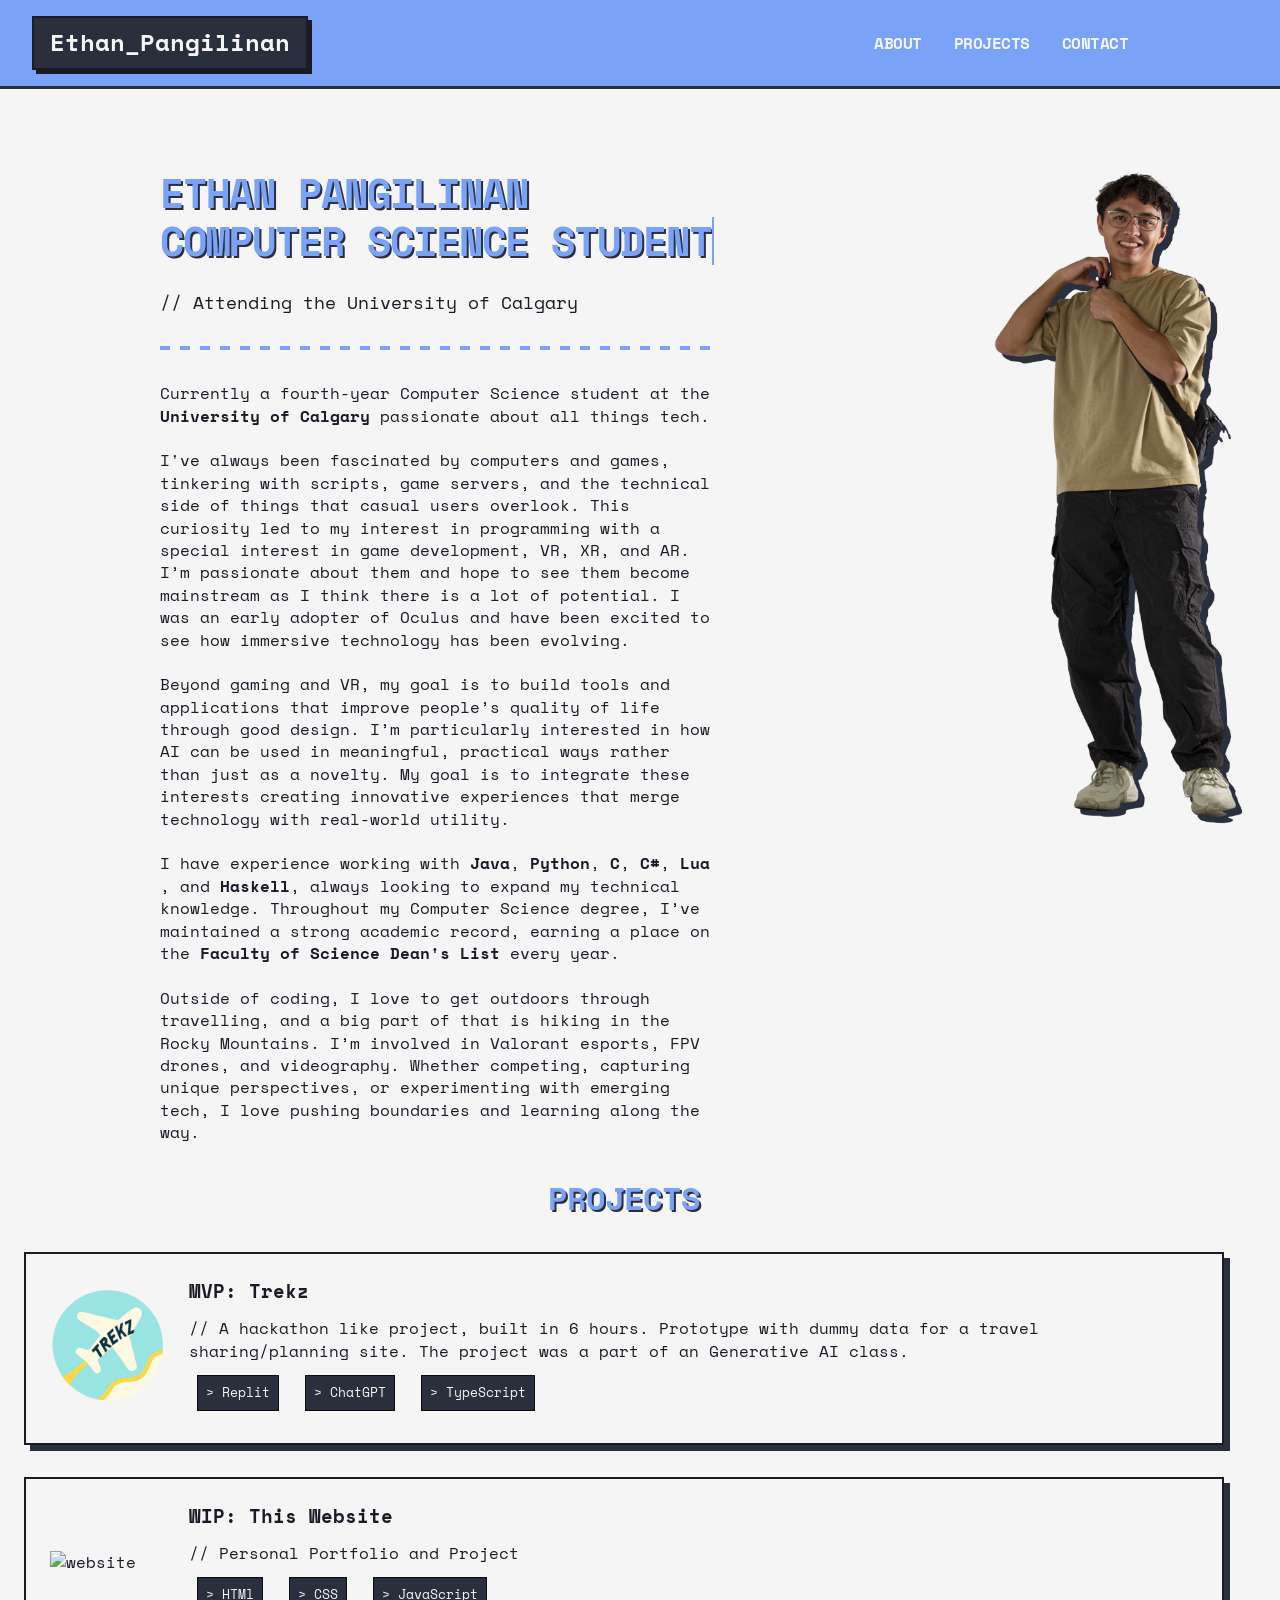
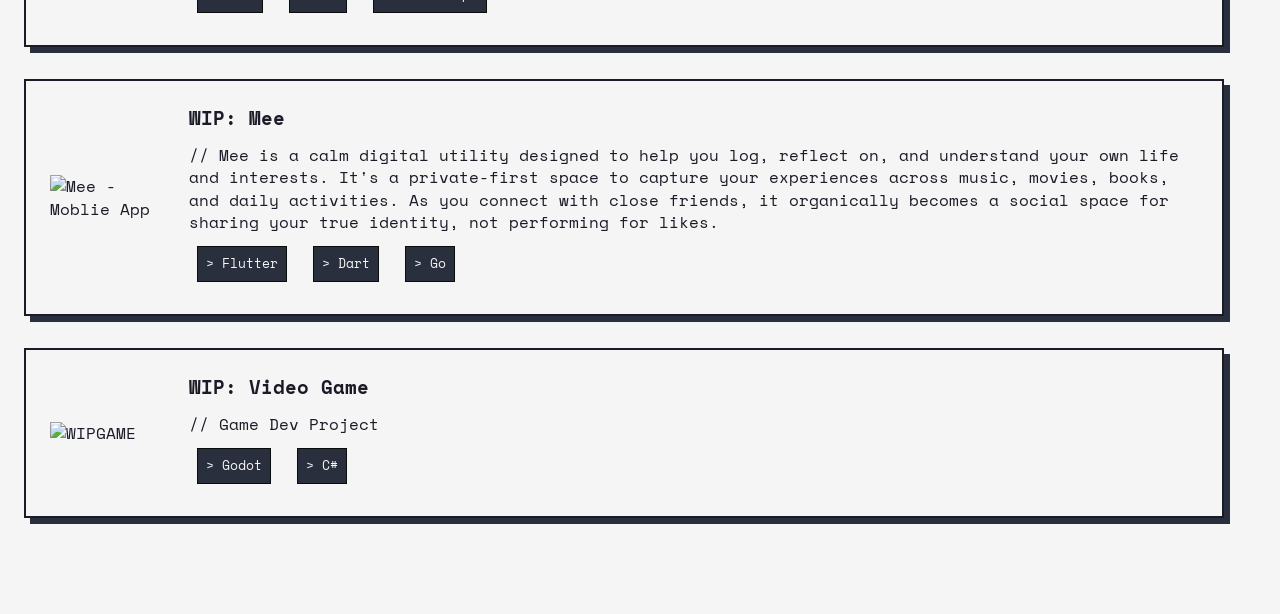
==== index.html @ 76f20d0f "Small Tag & Project Update" ====
<!DOCTYPE html>
<html lang="en">
  <head>
    <meta charset="UTF-8" />
    <meta name="viewport" content="width=device-width, initial-scale=1.0" />
    <title>Ethan Pangilinan | CS Portfolio</title>
    <link
      href="https://fonts.googleapis.com/css2?family=Space+Mono:wght@400;700&display=swap"
      rel="stylesheet"
    />
    <script
      src="https://kit.fontawesome.com/5ce3789171.js"
      crossorigin="anonymous"
    ></script>
    <style>
      :root {
        --primary-blue: #7aa2f7;
        --secondary-blue: #2a2f3d;
        --accent: #090c08;
        --dark-gray: #1a1b26;
        --light-gray: #f5f5f5;
      }

      * {
        margin: 0;
        padding: 0;
        box-sizing: border-box;
        font-family: "Space Mono", monospace;
      }

      body {
        line-height: 1.4;
        color: var(--dark-gray);
        background: var(--light-gray);
      }

      .nav-container {
        background: var(--primary-blue);
        border-bottom: 3px solid var(--secondary-blue);
        position: sticky;
        top: 0;
        z-index: 1000;
      }

      nav {
        max-width: 1650px;
        margin: 0 auto;
        padding: 1rem 2rem;
        display: flex;
        justify-content: space-between;
        align-items: center;
        position: relative;
      }

      .nav-items {
        display: flex;
        align-items: center;
        gap: 4rem;
      }

      .nav-links {
      display: flex;
      gap: 2rem; /* matches Trekz spacing between About, Projects, Resume, Contact */
      }


      .menu-toggle {
        display: none;
        background: none;
        border: none;
        color: var(--light-gray);
        font-size: 1.5rem;
        cursor: pointer;
        padding: 0.5rem;
      }

      @media (max-width: 768px) {
        nav {
          justify-content: space-between;
          padding: 0.5rem 1rem;
        }

        .logo {
          padding: 0.3rem 0.8rem;
          font-size: 1.2rem;
          box-shadow: 2px 2px 0 var(--dark-gray);
        }

        .menu-toggle {
          margin-left: auto;
        }

        nav {
          padding: 1rem;
          gap: 1rem;
        }

        .nav-items {
          display: none;
          position: absolute;
          top: 100%;
          left: 0;
          right: 0;
          background: var(--primary-blue);
          flex-direction: column;
          gap: 1rem;
          padding: 1.5rem 2rem;
          align-items: center;
        }

        .nav-items.active {
          display: flex;
        }

        .nav-links {
          flex-direction: column;
          gap: 1rem;
        }

        .menu-toggle {
          display: block;
          order: 2;
        }

        .social-icons {
          display: flex;
          justify-content: center;
          margin-left: 0;
          padding-top: 1rem;
          border-top: 2px solid var(--secondary-blue);
        }

        .hero {
          padding: 3rem 1.5rem 0;
        }

        /* Adjust Hero Content for Mobile */
        .hero-content {
          grid-template-columns: 1fr;
          gap: 2rem;
          padding: 0rem; /* Reduced left/right padding EVEN MORE */
          margin: 0rem -1rem;
          width: 100%;
          overflow-wrap: break-word;
        }

        .hero-text {
          text-align: left;
        }

        /* Hide hero image on mobile */
        .hero-image {
          display: none;
        }

        .hero-image img {
          width: 100%;
        }

        .hero h1 {
        font-size: clamp(1.8rem, 4vw, 3rem); /* Adjusts size between 1.8rem and 3rem */
        line-height: 1.1;
          margin-bottom: 0.5rem;
          word-break: break-word;
        }

        .subtitle {
            font-size: clamp(1rem, 2vw, 1.5rem); /* Adjusts size between 1rem and 1.5rem */
            margin-bottom: 1rem;
          word-break: break-word;
        }

        .about-me-hero {
          font-size: 1rem;
          margin: 1.5rem 0;
          padding-left: 1rem;
          margin: 2rem 0rem; /*Reduced left/right margin even more */
          max-width: 100%;
          padding-left: 0rem; /*REDUCED LEFT PADDING*/
        }

        .about-me-hero p {
          font-size: 1rem;
          margin-bottom: 0.8rem;
          word-break: break-word;
        }

        .pixel-divider {
          margin: 1rem 0;
          height: 2px;
        }

        .project-grid {
          padding: 0 1rem;
        }
      }

      @media (max-width: 1024px) {
        .hero {
          padding: 4rem 3rem 0;
        }

        .hero-content {
          gap: 5rem;
        }
      }

      nav {
        max-width: 1650px;
        margin: 0 auto;
        padding: 1rem 2rem;
        display: flex;
        justify-content: space-between;
        align-items: center;
        position: relative;
      }

      .logo {
        font-weight: 700;
        font-size: 1.5rem;
        color: var(--light-gray);
        padding: 0.5rem 1rem;
        background: var(--secondary-blue);
        border: 2px solid var(--dark-gray);
        box-shadow: 4px 4px 0 var(--dark-gray);
      }

      .nav-links a {
        font-weight: 600;
        position: relative;
        transition: all 0.2s ease;
      }

      .nav-links a:hover {
        transform: translateY(-2px);
        color: var(--accent);
      }

      .nav-links a::after {
        content: "";
        position: absolute;
        width: 0;
        height: 2px;
        bottom: -5px;
        left: 0;
        background-color: var(--dark-gray);
        transition: width 0.3s ease;
      }

      .nav-links a:hover::after {
        width: 100%;
      }

      .nav-links a {
        color: var(--light-gray);
        text-decoration: none;
        text-transform: uppercase;
        letter-spacing: -0.5px;
      }

      .hero {
        padding: 5rem 10rem 0;
        border-bottom: 0px solid var(--secondary-blue);
      }

      .hero-content {
        max-width: 1800px;
        margin: 0 auto;
        display: grid;
        grid-template-columns: 1fr 1fr;
        gap: 10rem;
        align-items: left;
      }

      .hero-text {
        position: relative;
        z-index: 1;
      }

      .hero-image {
        position: relative;
        overflow: visible;
        max-width: 400px;
        margin-left: 10;
      }

      .hero-image img {
        width: 200%;
        height: auto;
        display: block;
        aspect-ratio: 3/4;
        object-fit: contain;
        transition: transform 0.3s ease;
      }

      .hero-image {
        position: relative;
        display: inline-block;
      }

      .hover-zone {
        position: absolute;
        width: 60%;
        height: 80%;
        left: 70%;
        top: 1%;
        z-index: 2;
      }

      .hero-image img {
        pointer-events: none;
      }

      .hero h1 {
        font-size: 2.5rem;
        color: var(--primary-blue);
        margin-bottom: 1rem;
        text-transform: uppercase;
        letter-spacing: -1px;
        line-height: 1.2;
        text-shadow: 2px 2px 0 var(--secondary-blue);
        opacity: 0;
        animation: fadeInUp 1s ease forwards;
        animation-delay: 0.3s;
      }

      .subtitle {
        font-size: 1.1rem;
        color: var(--dark-gray);
        margin-bottom: 1.5rem;
        opacity: 0;
        animation: fadeInUp 1s ease forwards;
        animation-delay: 0.6s;
      }

      .typewriter {
        display: inline-block;
        overflow: hidden;
        border-right: 2px solid var(--primary-blue);
        white-space: nowrap;
        animation: typewriter 2s steps(30, end) forwards,
          blink-caret 0.75s step-end infinite;
      }

      .jump {
        animation: jump 0.5s ease;
      }

      .projects {
        padding: 0rem 2rem 6rem 0;
        background: var(--light-gray);
      }

      .projects h2 {
        font-size: 2rem;
        color: var(--primary-blue);
        text-transform: uppercase;
        letter-spacing: -1px;
        margin-bottom: 2rem;
        text-align: center;
        text-shadow: 2px 2px 0 var(--secondary-blue);
        padding-top: 2rem;
      }

      .project-grid {
        max-width: 1200px;
        margin: 0 auto;
        display: flex;
        flex-direction: column;
        align-items: center;
        grid-template-columns: repeat(auto-fit, minmax(300px, 1fr));
        gap: 2rem;
      }

      .project-card {
        background: var(--light-gray);
        border: 2px solid var(--dark-gray);
        box-shadow: 6px 6px 0 var(--secondary-blue);
        padding: 1.5rem;
        transition: all 0.2s ease;
        position: relative;
        text-decoration: none;
        color: inherit;
        display: flex;
        gap: 1.5rem;
        align-items: center;
        flex-direction: row;
        width: 100%;
        max-width: 1200px;
      }

      .project-content {
        flex: 1;
        display: flex;
        flex-direction: column;
        gap: 0.8rem;
      }

      .project-card:hover {
        transform: translate(-2px, -2px);
        box-shadow: 8px 8px 0 var(--primary-blue);
      }

      .project-image-container {
        width: 10%;
        max-width: 40%;
        flex-shrink: 0;
        height: auto;
        max-height: 300px;
        overflow: hidden;
        position: relative;
      }

      .project-image {
        width: 100%;
        height: 100%;
        object-fit: contain;
        transition: transform 0.3s ease;
      }

      .project-card:hover .project-image {
        transform: scale(1.05);
      }

      .project-card::after {
        content: "View Project →";
        position: absolute;
        bottom: -20px;
        right: 0;
        opacity: 0;
        transition: all 0.3s ease;
        color: var(--primary-blue);
        font-weight: bold;
      }

      .project-card:hover::after {
        opacity: 1;
        bottom: -30px;
      }

      .tech-tags span {
        display: inline-block;
        background: var(--secondary-blue);
        color: var(--light-gray);
        padding: 0.5rem 0.5rem;
        margin: 0.5rem;
        margin-top: auto;
        border: 1px solid var(--accent);
        font-size: 0.8rem;
      }

      @media (max-width: 768px) {
        .project-card {
          flex-direction: column;
        }

        .project-image-container {
          width: 100%;
          height: 250px;
        }
      }

      @media (max-width: 768px) {
  .projects {
    text-align: center; /* Centers text inside the section */
    padding: 4rem 1.5rem; /* Adjusts padding for better centering */
  }

  .project-grid {
    display: flex; 
    flex-direction: column;
    align-items: center; /* Centers project cards */
    justify-content: center;
  }

  .project-card {
    max-width: 90%; /* Ensures the project cards don’t stretch too wide */
    text-align: left; /* Keeps text alignment readable */
  }
}

      .social-icons {
        display: flex;
        gap: 1.5rem;
        margin-left: 2rem;
      }

      .social-icons a {
        color: var(--light-gray);
        font-size: 1.4rem;
        transition: transform 0.2s ease;
      }

      .social-icons a:hover {
        transform: translateY(-2px);
      }

      /*  Keep social icons inline with nav links on larger screens */
      @media (min-width: 769px) {
        .social-icons {
          display: flex;
        }
      }

      @media (max-width: 768px) {
        .social-icons {
          display: flex; /* Ensure icons are visible */
          justify-content: center;
          margin-left: 0;
          padding-top: 1rem;
          border-top: 2px solid var(--secondary-blue);
        }
      }

      @keyframes fadeInUp {
        from {
          opacity: 0;
          transform: translateY(20px);
        }
        to {
          opacity: 1;
          transform: translateY(0);
        }
      }

      @keyframes typewriter {
        from {
          width: 0;
        }
        to {
          width: 100%;
        }
      }

      @keyframes blink-caret {
        from,
        to {
          border-color: transparent;
        }
        50% {
          border-color: var(--dark-gray);
        }
      }

      @keyframes dash-line {
        from {
          background-position: 100% 0;
        }
        to {
          background-position: 0 0;
        }
      }

      @keyframes jump {
        0%,
        100% {
          transform: translateY(0);
        }
        50% {
          transform: translateY(-10px);
        }
      }

      .about-me-hero strong {
        transition: all 0.3s ease;
        display: inline-block;
        cursor: pointer;
      }

      .about-me-hero strong:hover {
        color: var(--primary-blue);
        transform: translateY(-2px);
      }

      .pixel-divider {
        height: 4px;
        background: repeating-linear-gradient(
          90deg,
          var(--primary-blue),
          var(--primary-blue) 10px,
          transparent 10px,
          transparent 20px
        );
        margin: 2rem 0;
        animation: dash-line 2s linear forwards;
        background-size: 200% 100%;
      }

      @media (max-width: 768px) {
        .hero-content {
          grid-template-columns: 1fr;
          gap: 2rem;
          text-align: left;
          padding: 0;
          margin: 0 -1rem;
        }

        @media (max-width: 768px) {
        .hero {
            padding: 5rem 1.4rem 0;
        }
        }


        .hero-image {
          margin: 0 auto;
          max-width: 300px;
        }

        .about-me-hero {
          border-left-width: 2px;
          font-size: 1.1rem;
          line-height: 1.6;
          color: var(--secondary-blue);
          border-left: 0px solid var(--primary-blue);
          margin-left: 0.5rem;
          margin: 1.5rem 0;
          padding-left: 1rem;
          padding-right: 1rem;
        }

        .about-me-hero p {
          margin-bottom: 1rem;
        }

        .pixel-divider {
          background-size: auto 100%;
          animation: none;
          margin: 1.5rem 0;
        }
        /* HIDE IMAGE ON MOBILE */
        #carousel-image {
          display: none;
        }
        /*Responsive font sizing*/
        .hero h1 {
          font-size: 7vw; /*Responsive heading*/
        }

        .subtitle {
          font-size: 4vw; /*Responsive subtitle*/
        }

        .about-me-hero {
          font-size: 4vw; /*Responsive about me*/
          margin-left: 1vw; /*Added left margim*/
        }

        .about-me-hero p {
          font-size: 4vw; /*responsive para*/
        }
      }
    </style>
  </head>
  <body>
    <div class="nav-container">
      <nav>
        <div class="logo">Ethan_Pangilinan</div>
        <div class="nav-items">
          <div class="nav-links">
            <a href="#">About</a>
            <a href="#projects">Projects</a>
            <a href="contact.html">Contact</a>
          </div>
          <!-- Social Icons outside Navlinks for default view -->
          <div class="social-icons">
            <a
              href="https://www.linkedin.com/in/ethan-pangilinan-aaaaa6251/"
              target="_blank"
              rel="noopener noreferrer"
            >
              <i class="fab fa-linkedin"></i>
            </a>
            <a
              href="https://github.com/efanp14?tab=overview&from=2024-12-01&to=2024-12-31"
              target="_blank"
              rel="noopener noreferrer"
            >
              <i class="fab fa-github"></i>
            </a>
          </div>
          <!-- End Social Icons -->
        </div>
        <button class="menu-toggle">
          <i class="fas fa-bars"></i>
        </button>
      </nav>
    </div>

    <section class="hero">
      <div class="hero-content">
        <div class="hero-text">
          <h1>
            Ethan Pangilinan<br /><span class="typewriter">Computer Science
              Student</span>
          </h1>
          <p class="subtitle">// Attending the University of Calgary</p>

          <div class="pixel-divider"></div>

          <div class="about-me-hero">
            <p>
              Currently a fourth-year Computer Science student at the <strong> University
              of Calgary</strong> passionate about all things tech. <br />
            </p>

            <br />
            <p>
              I've always been fascinated by computers and games, tinkering
              with scripts, game servers, and the technical side of things that
              casual users overlook. This curiosity led to my interest in
              programming with a special interest in game development, VR, XR,
              and AR. I’m passionate about them and hope to see them become
              mainstream as I think there is a lot of potential. I was an early
              adopter of Oculus and have been excited to see how immersive
              technology has been evolving.
            </p>

            <br />
            <p>
              Beyond gaming and VR, my goal is to build tools and applications
              that improve people’s quality of life through good design. I’m
              particularly interested in how AI can be used in meaningful,
              practical ways rather than just as a novelty. My goal is to
              integrate these interests creating innovative experiences that
              merge technology with real-world utility.
            </p>

            <br />
            <p>
              I have experience working with
              <strong>Java</strong>, <strong>Python</strong>, <strong>C</strong>,
              <strong>C#</strong>, <strong>Lua</strong>, and
              <strong>Haskell</strong>, always looking to expand my technical
              knowledge. Throughout my Computer Science degree, I’ve maintained
              a strong academic record, earning a place on the <strong>Faculty of Science Dean's List</strong> every year.
            </p>

            <br />
            <p>
              Outside of coding, I love to get outdoors through travelling, and
              a big part of that is hiking in the Rocky Mountains. I’m involved
              in Valorant esports, FPV drones, and videography. Whether
              competing, capturing unique perspectives, or experimenting with
              emerging tech, I love pushing boundaries and learning along the
              way.
            </p>
          </div>
        </div>
        <div class="hero-image">
          <div class="hover-zone"></div>
          <img
            src="assets\homepage\photogallery\FrontFacingNCBB.png"
            alt="Profile Picture"
            id="carousel-image"
            class=""
          />
        </div>
      </div>
    </section>

    <section id="projects" class="projects">
      <h2>Projects</h2>
      <div class="project-grid">
        <a href="trekz.html" class="project-card scroll-reveal">
          <div class="project-image-container">
            <img
              src="assets/homepage/projecticons/trekzlogo.png"
              alt="Trekz Logo"
              class="project-image"
            />
          </div>
          <div class="project-content">
            <h3>MVP: Trekz</h3>
            <p>
              // A hackathon like project, built in 6 hours.
              Prototype with dummy data for a travel sharing/planning site.
              The project was a part of an Generative AI class.
            </p>
            <div class="tech-tags">
              <span>> Replit</span>
              <span>> ChatGPT</span>
              <span>> TypeScript</span>
            </div>
          </div>
        </a>

        <a href="website.html" class="project-card scroll-reveal">
          <div class="project-image-container">
            <img
              src=""
              alt="website"
              class="project-image"
            />
          </div>
          <div class="project-content">
            <h3>WIP: This Website</h3>
            <p>
              // Personal Portfolio and Project 
            </p>
            <div class="tech-tags">
              <span>> HTMl</span>
              <span>> CSS</span>
              <span>> JavaScript</span>
            </div>
          </div>
        </a>

        <a href="mee.html" class="project-card scroll-reveal">
          <div class="project-image-container">
            <img
              src="assets/homepage/projecticons/mee.png"
              alt="Mee - Moblie App"
              class="project-image"
            />
          </div>
          <div class="project-content">
            <h3>WIP: Mee</h3>
            <p>
              // Mee is a calm digital utility designed to help you log, reflect on, and understand your own life and interests. It's a private-first space to capture your experiences across music, movies, books, and daily activities. As you connect with close friends, it organically becomes a social space for sharing your true identity, not performing for likes.
            </p>
            <div class="tech-tags">
              <span>> Flutter</span>
              <span>> Dart</span>
              <span>> Go</span>
            </div>
          </div>
        </a>

        <a href="WIPGAME.html" class="project-card scroll-reveal">
          <div class="project-image-container">
            <img
              src=""
              alt="WIPGAME"
              class="project-image"
            />
          </div>
          <div class="project-content">
            <h3>WIP: Video Game</h3>
            <p>
              // Game Dev Project 
            </p>
            <div class="tech-tags">
              <span>> Godot</span>
              <span>> C#</span>
            </div>
          </div>
        </a>
      </div>
    </section>

    <script>
      const menuToggle = document.querySelector(".menu-toggle");
      const navItems = document.querySelector(".nav-items");

      menuToggle.addEventListener("click", () => {
        navItems.classList.toggle("active");
      });

      document.addEventListener("click", (e) => {
        if (!navItems.contains(e.target) && !menuToggle.contains(e.target)) {
          navItems.classList.remove("active");
        }
      });

      document.querySelectorAll(".nav-links a").forEach((link) => {
        link.addEventListener("click", () => {
          navItems.classList.remove("active");
        });
      });

      const hoverZone = document.querySelector(".hover-zone");

      hoverZone.addEventListener("mouseenter", () => {
        if (delayActive) return;

        carouselImage.classList.add("jump");

        const handleAnimationEnd = () => {
          carouselImage.classList.remove("jump");
        };

        carouselImage.addEventListener("animationend", handleAnimationEnd, {
          once: true,
        });

        setTimeout(() => {
          updateImage();
        }, 300);

        delayActive = true;
        setTimeout(() => {
          delayActive = false;
        }, 1000);
      });
    </script>

    <script>
      const scrollReveal = document.querySelectorAll(".scroll-reveal");
      const observer = new IntersectionObserver(
        (entries) => {
          entries.forEach((entry) => {
            if (entry.isIntersecting) {
              entry.target.classList.add("active");
            }
          });
        },
        { threshold: 0.1 }
      );
      scrollReveal.forEach((element) => observer.observe(element));

      const images = ["assets/homepage/photogallery/FrontFacingNCBB.png", "assets/homepage/photogallery/GreenNCBB.png", "assets/homepage/photogallery/PhoneNCBB.png"];
      const carouselImage = document.getElementById("carousel-image");
      let currentIndex = 0;
      let delayActive = false;

      function updateImage() {
        currentIndex = (currentIndex + 1) % images.length;
        carouselImage.src = images[currentIndex];
      }

      function generateTerrain() {
        const terrain = document.querySelector(".terrain");
        for (let i = 0; i < 100; i++) {
          const segment = document.createElement("div");
          segment.style.height = `${Math.random() * 50}px`;
          terrain.appendChild(segment);
        }
      }

      carouselImage.addEventListener("mouseenter", () => {
        if (delayActive) return;

        carouselImage.classList.add("jump");

        const handleAnimationEnd = () => {
          carouselImage.classList.remove("jump");
          carouselImage.removeEventListener("animationend", handleAnimationEnd);
        };

        carouselImage.addEventListener("animationend", handleAnimationEnd);

        setTimeout(() => {
          updateImage();
        }, 300);

        delayActive = true;
        setTimeout(() => {
          delayActive = false;
        }, 1000);
      });
    </script>
  </body>
</html>
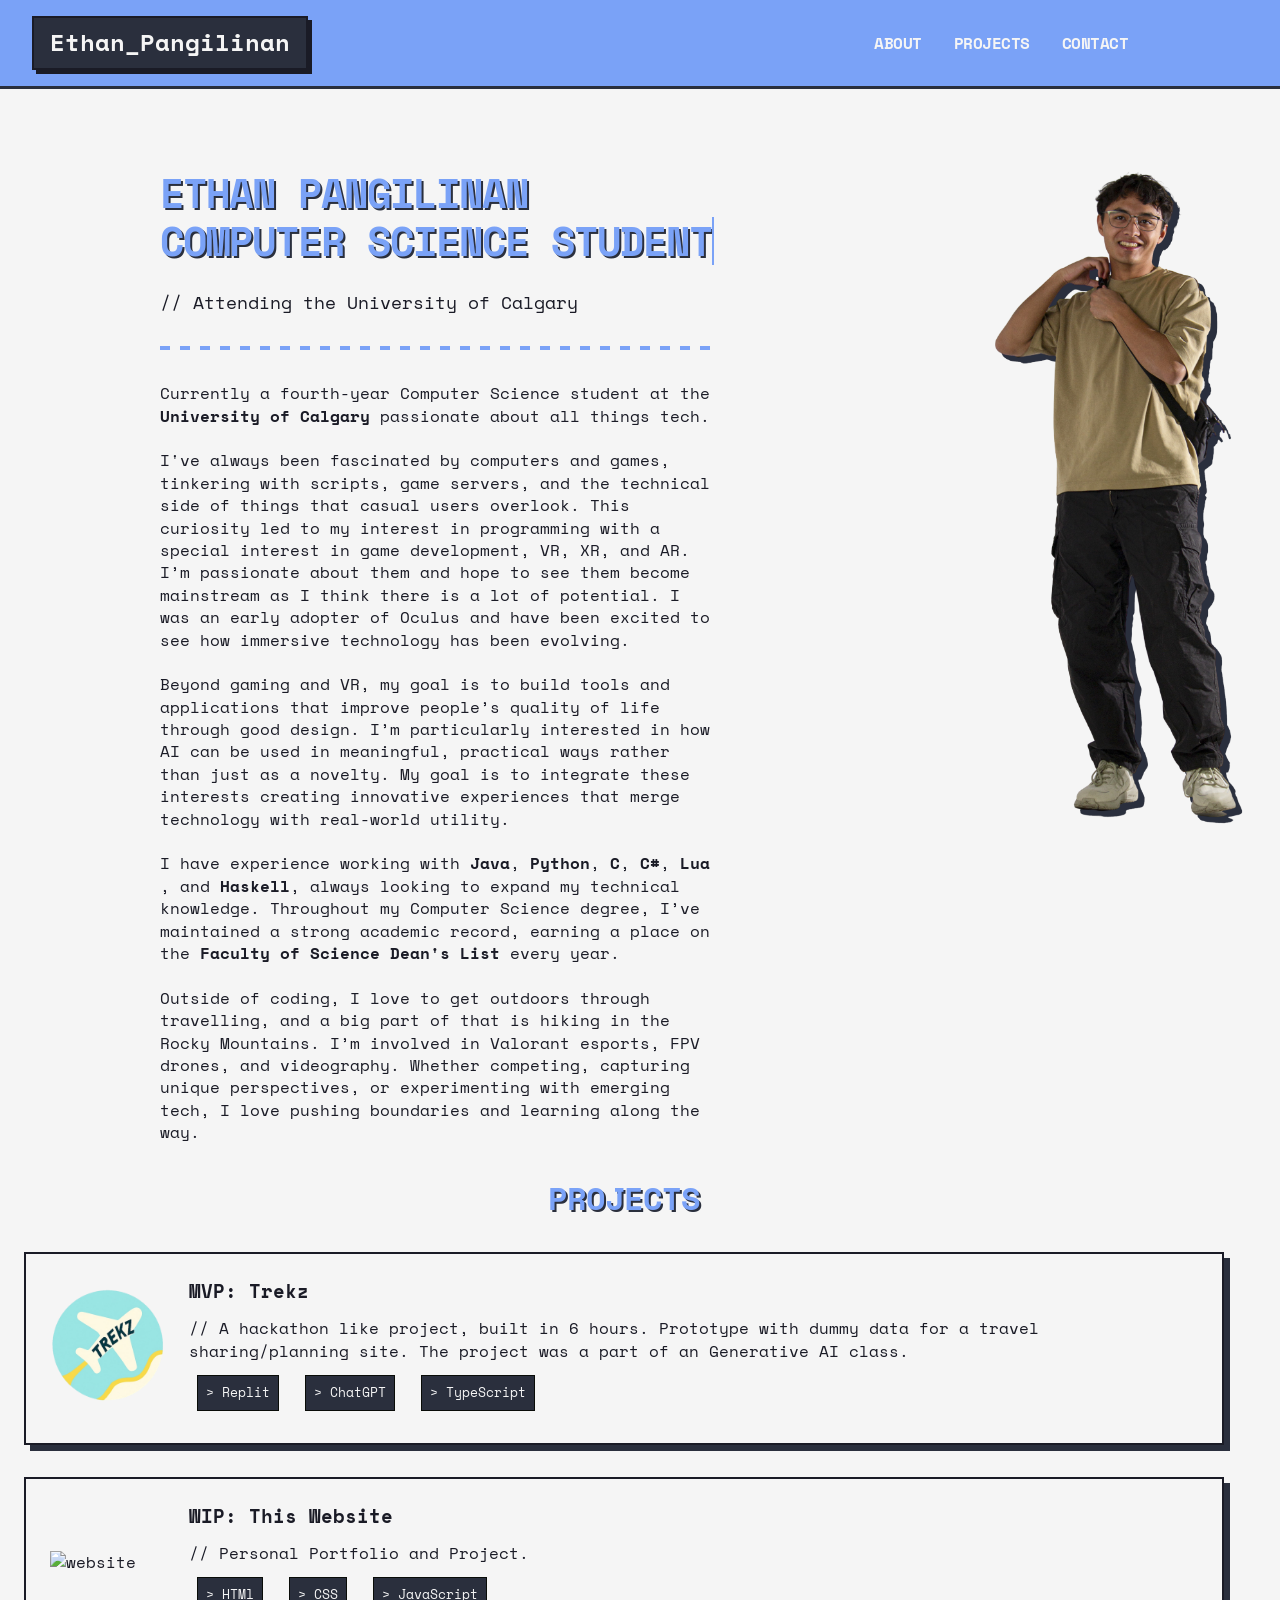
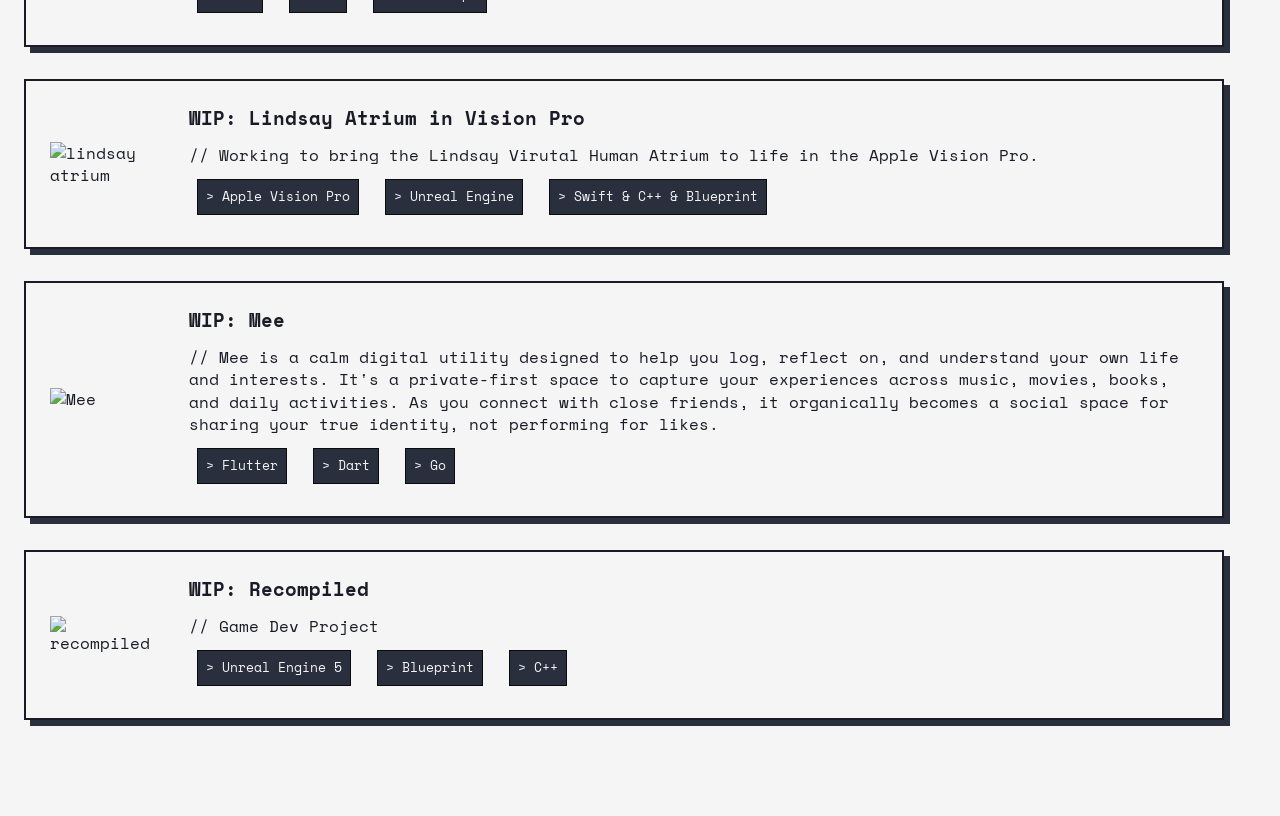
==== commit 9afee3d0: "Small Updates" ====
--- a/index.html
+++ b/index.html
@@ -785,7 +785,7 @@
           </div>
         </a>
 
-        <a href="website.html" class="project-card scroll-reveal">
+                <a href="website.html" class="project-card scroll-reveal">
           <div class="project-image-container">
             <img
               src=""
@@ -796,7 +796,7 @@
           <div class="project-content">
             <h3>WIP: This Website</h3>
             <p>
-              // Personal Portfolio and Project 
+              // Personal Portfolio and Project.
             </p>
             <div class="tech-tags">
               <span>> HTMl</span>
@@ -806,11 +806,32 @@
           </div>
         </a>
 
+        <a href="lindsay.html" class="project-card scroll-reveal">
+          <div class="project-image-container">
+            <img
+              src=""
+              alt="lindsay atrium"
+              class="project-image"
+            />
+          </div>
+          <div class="project-content">
+            <h3>WIP: Lindsay Atrium in Vision Pro</h3>
+            <p>
+              // Working to bring the Lindsay Virutal Human Atrium to life in the Apple Vision Pro.
+            </p>
+            <div class="tech-tags">
+              <span>> Apple Vision Pro</span>
+              <span>> Unreal Engine</span>
+              <span>> Swift & C++ & Blueprint</span>
+            </div>
+          </div>
+        </a>
+
         <a href="mee.html" class="project-card scroll-reveal">
           <div class="project-image-container">
             <img
               src="assets/homepage/projecticons/mee.png"
-              alt="Mee - Moblie App"
+              alt="Mee"
               class="project-image"
             />
           </div>
@@ -827,22 +848,23 @@
           </div>
         </a>
 
-        <a href="WIPGAME.html" class="project-card scroll-reveal">
+        <a href="recompiled.html" class="project-card scroll-reveal">
           <div class="project-image-container">
             <img
               src=""
-              alt="WIPGAME"
+              alt="recompiled"
               class="project-image"
             />
           </div>
           <div class="project-content">
-            <h3>WIP: Video Game</h3>
+            <h3>WIP: Recompiled</h3>
             <p>
               // Game Dev Project 
             </p>
             <div class="tech-tags">
-              <span>> Godot</span>
-              <span>> C#</span>
+              <span>> Unreal Engine 5</span>
+              <span>> Blueprint</span>
+              <span>> C++</span>
             </div>
           </div>
         </a>
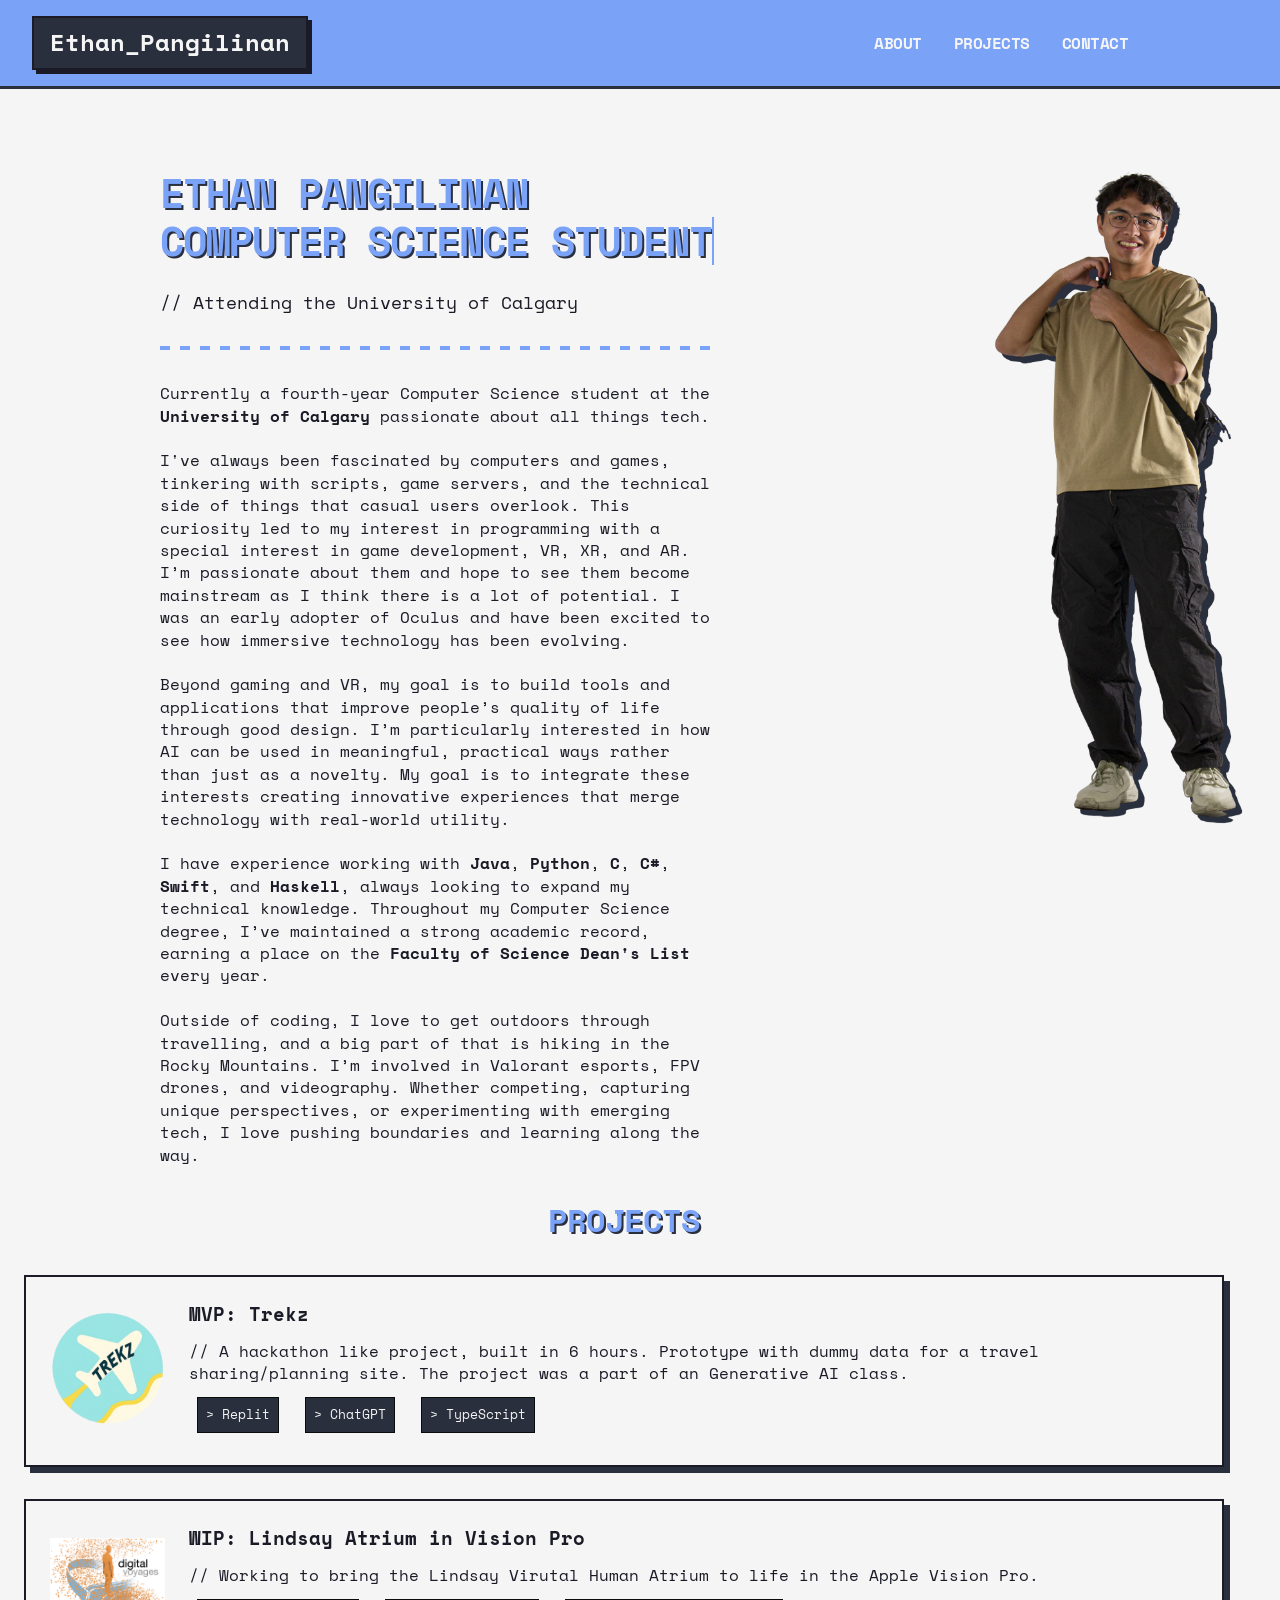
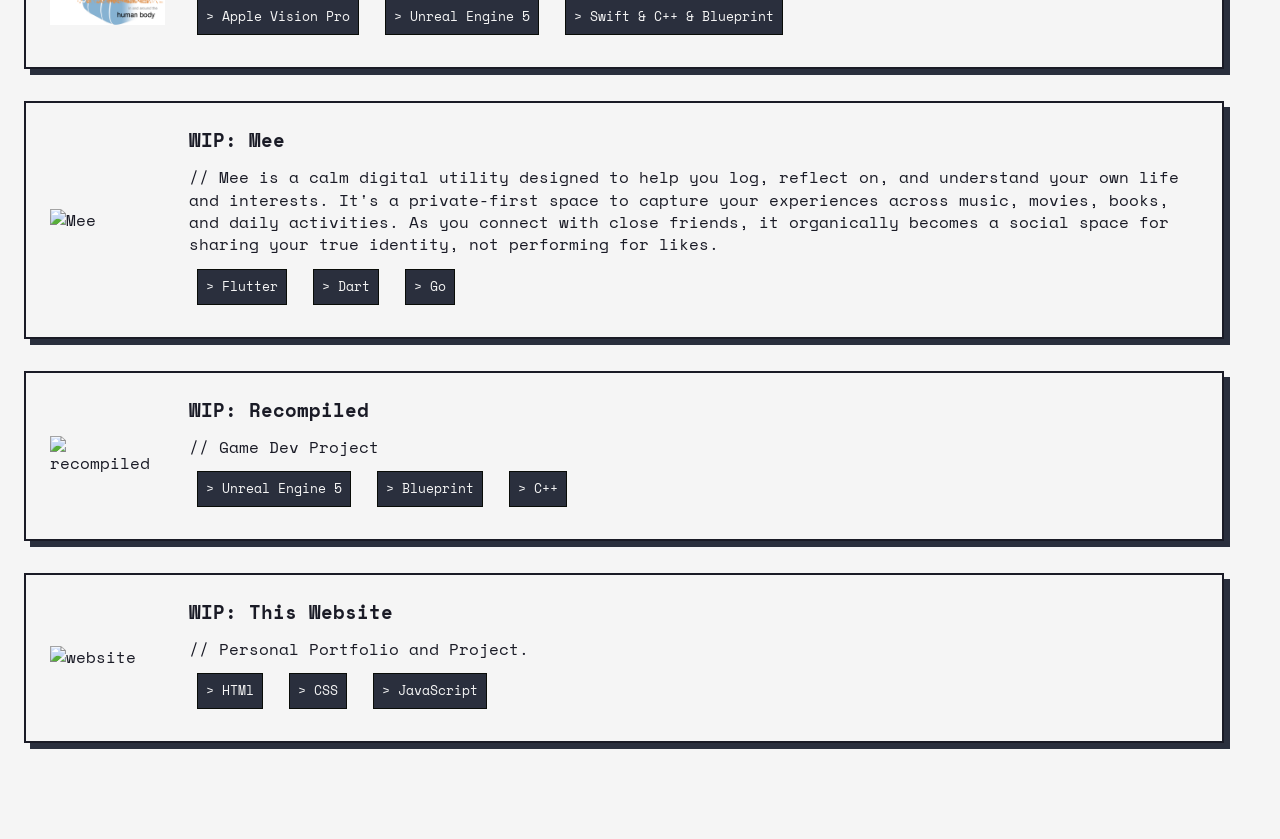
==== commit af940175: "Small Tweaks Change ordering Change words Added lindsay logo" ====
--- a/index.html
+++ b/index.html
@@ -730,7 +730,7 @@
             <p>
               I have experience working with
               <strong>Java</strong>, <strong>Python</strong>, <strong>C</strong>,
-              <strong>C#</strong>, <strong>Lua</strong>, and
+              <strong>C#</strong>, <strong>Swift</strong>, and
               <strong>Haskell</strong>, always looking to expand my technical
               knowledge. Throughout my Computer Science degree, I’ve maintained
               a strong academic record, earning a place on the <strong>Faculty of Science Dean's List</strong> every year.
@@ -785,7 +785,70 @@
           </div>
         </a>
 
-                <a href="website.html" class="project-card scroll-reveal">
+        <a href="lindsay.html" class="project-card scroll-reveal">
+          <div class="project-image-container">
+            <img
+              src="assets/homepage/projecticons/lindsay.png"
+              alt="lindsay atrium"
+              class="project-image"
+            />
+          </div>
+          <div class="project-content">
+            <h3>WIP: Lindsay Atrium in Vision Pro</h3>
+            <p>
+              // Working to bring the Lindsay Virutal Human Atrium to life in the Apple Vision Pro.
+            </p>
+            <div class="tech-tags">
+              <span>> Apple Vision Pro</span>
+              <span>> Unreal Engine 5</span>
+              <span>> Swift & C++ & Blueprint</span>
+            </div>
+          </div>
+        </a>
+
+        <a href="mee.html" class="project-card scroll-reveal">
+          <div class="project-image-container">
+            <img
+              src="assets/homepage/projecticons/mee.png"
+              alt="Mee"
+              class="project-image"
+            />
+          </div>
+          <div class="project-content">
+            <h3>WIP: Mee</h3>
+            <p>
+              // Mee is a calm digital utility designed to help you log, reflect on, and understand your own life and interests. It's a private-first space to capture your experiences across music, movies, books, and daily activities. As you connect with close friends, it organically becomes a social space for sharing your true identity, not performing for likes.
+            </p>
+            <div class="tech-tags">
+              <span>> Flutter</span>
+              <span>> Dart</span>
+              <span>> Go</span>
+            </div>
+          </div>
+        </a>
+
+        <a href="recompiled.html" class="project-card scroll-reveal">
+          <div class="project-image-container">
+            <img
+              src=""
+              alt="recompiled"
+              class="project-image"
+            />
+          </div>
+          <div class="project-content">
+            <h3>WIP: Recompiled</h3>
+            <p>
+              // Game Dev Project 
+            </p>
+            <div class="tech-tags">
+              <span>> Unreal Engine 5</span>
+              <span>> Blueprint</span>
+              <span>> C++</span>
+            </div>
+          </div>
+        </a>
+
+        <a href="website.html" class="project-card scroll-reveal">
           <div class="project-image-container">
             <img
               src=""
@@ -806,68 +869,6 @@
           </div>
         </a>
 
-        <a href="lindsay.html" class="project-card scroll-reveal">
-          <div class="project-image-container">
-            <img
-              src=""
-              alt="lindsay atrium"
-              class="project-image"
-            />
-          </div>
-          <div class="project-content">
-            <h3>WIP: Lindsay Atrium in Vision Pro</h3>
-            <p>
-              // Working to bring the Lindsay Virutal Human Atrium to life in the Apple Vision Pro.
-            </p>
-            <div class="tech-tags">
-              <span>> Apple Vision Pro</span>
-              <span>> Unreal Engine</span>
-              <span>> Swift & C++ & Blueprint</span>
-            </div>
-          </div>
-        </a>
-
-        <a href="mee.html" class="project-card scroll-reveal">
-          <div class="project-image-container">
-            <img
-              src="assets/homepage/projecticons/mee.png"
-              alt="Mee"
-              class="project-image"
-            />
-          </div>
-          <div class="project-content">
-            <h3>WIP: Mee</h3>
-            <p>
-              // Mee is a calm digital utility designed to help you log, reflect on, and understand your own life and interests. It's a private-first space to capture your experiences across music, movies, books, and daily activities. As you connect with close friends, it organically becomes a social space for sharing your true identity, not performing for likes.
-            </p>
-            <div class="tech-tags">
-              <span>> Flutter</span>
-              <span>> Dart</span>
-              <span>> Go</span>
-            </div>
-          </div>
-        </a>
-
-        <a href="recompiled.html" class="project-card scroll-reveal">
-          <div class="project-image-container">
-            <img
-              src=""
-              alt="recompiled"
-              class="project-image"
-            />
-          </div>
-          <div class="project-content">
-            <h3>WIP: Recompiled</h3>
-            <p>
-              // Game Dev Project 
-            </p>
-            <div class="tech-tags">
-              <span>> Unreal Engine 5</span>
-              <span>> Blueprint</span>
-              <span>> C++</span>
-            </div>
-          </div>
-        </a>
       </div>
     </section>
 
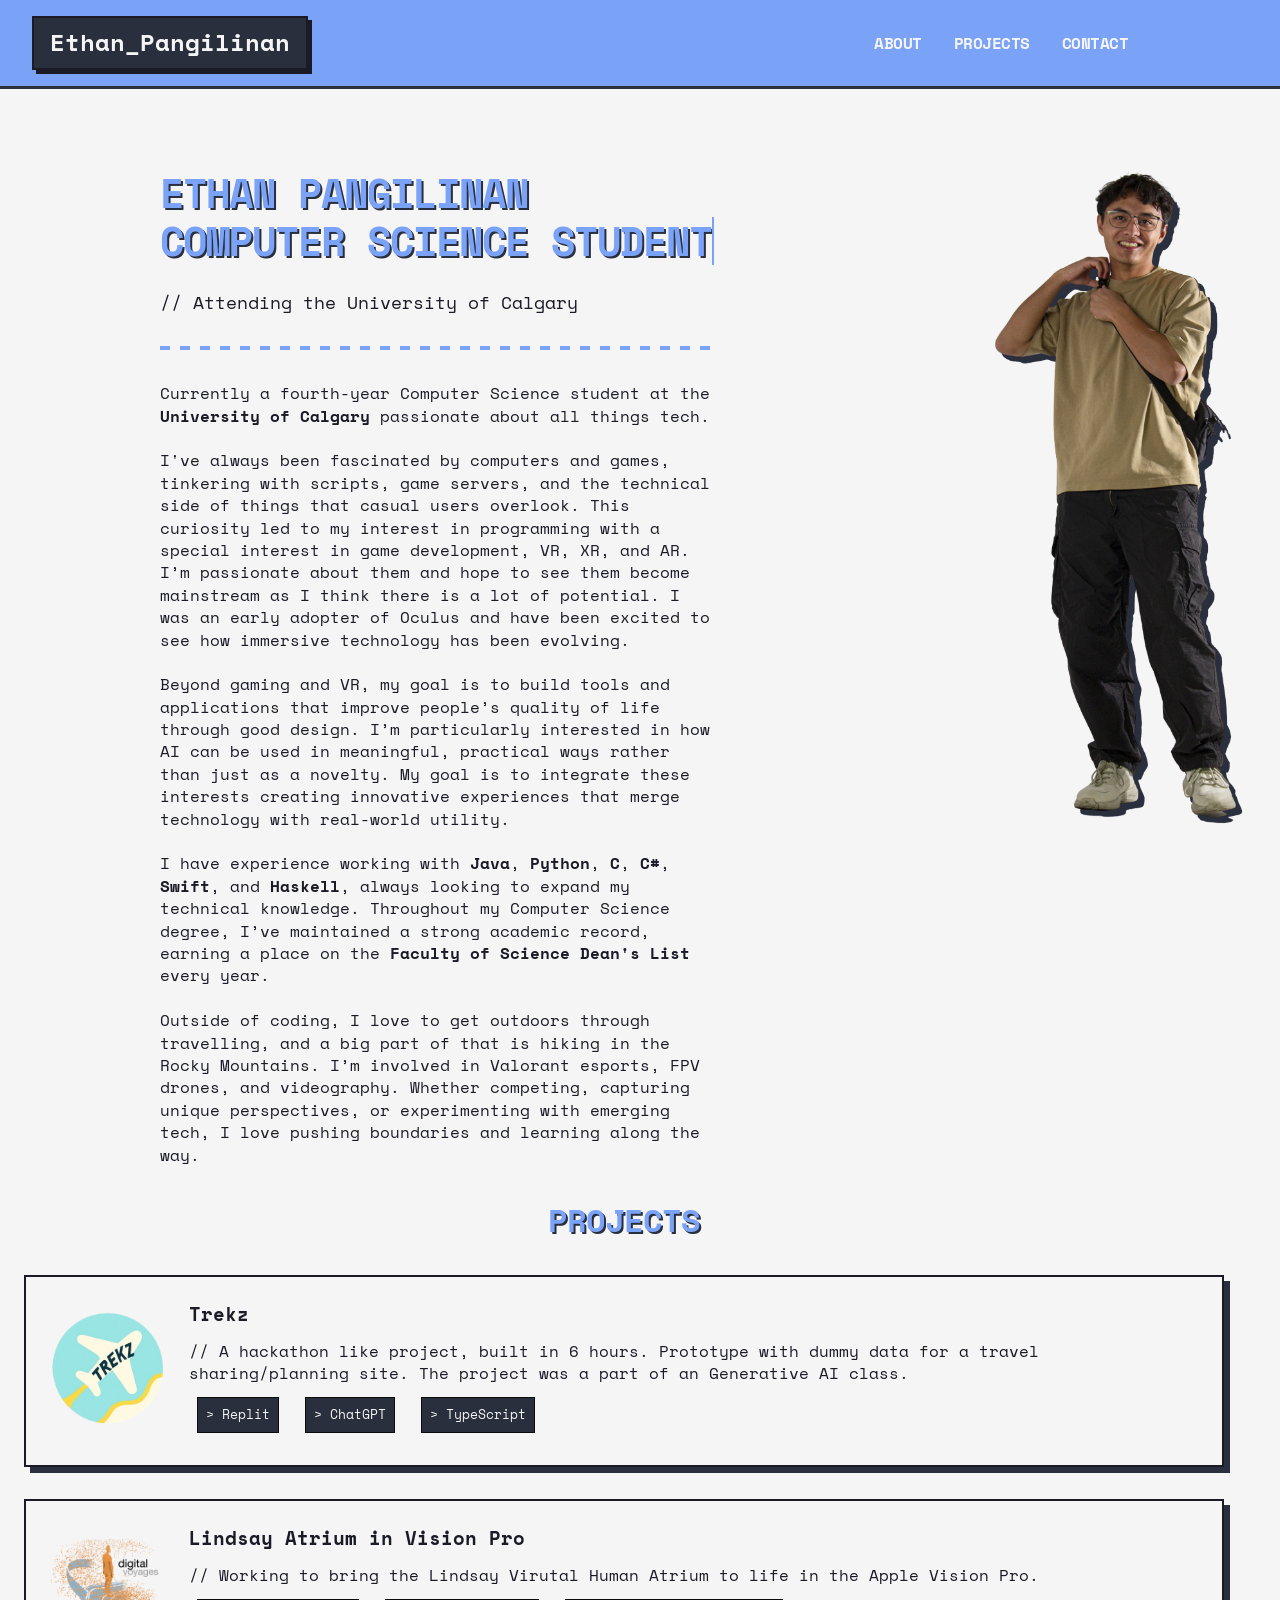
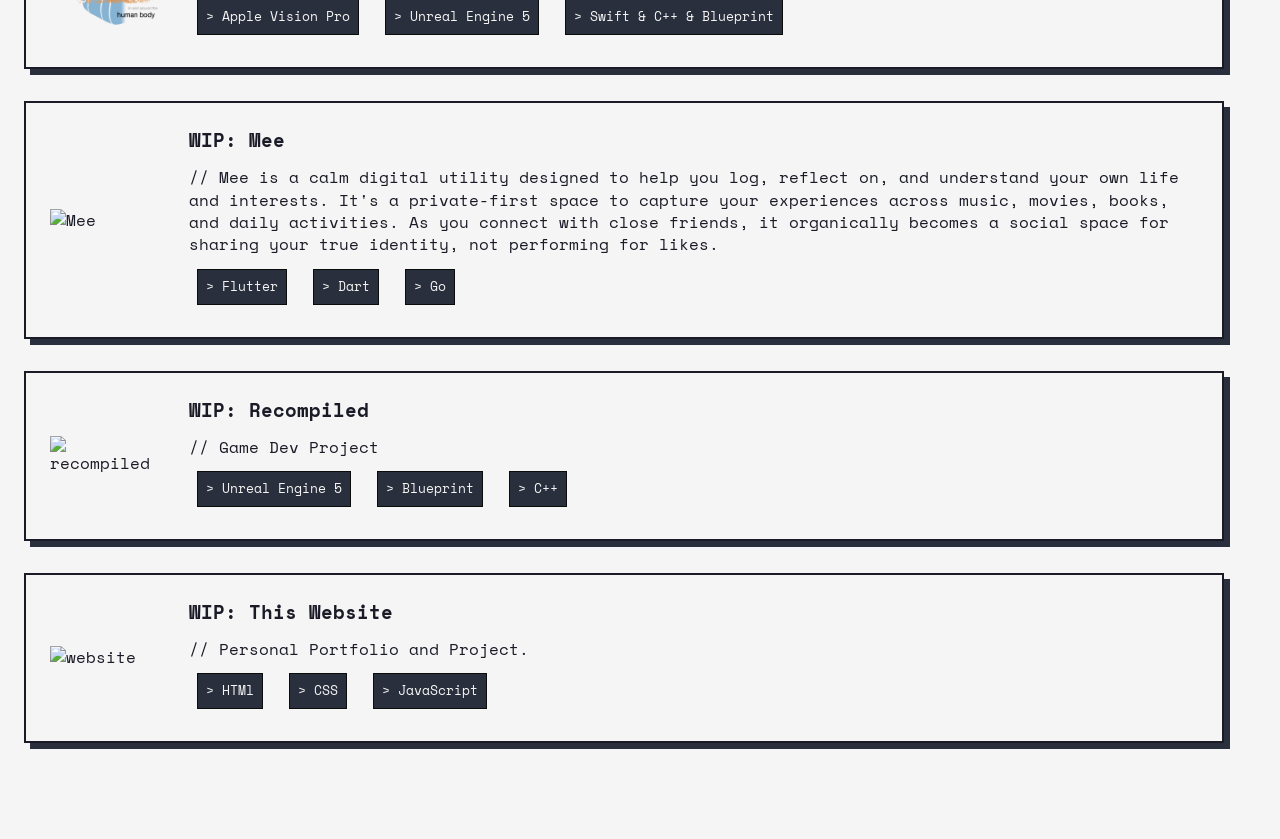
==== commit 59339b81: "Lindsay Project Updated to complete" ====
--- a/index.html
+++ b/index.html
@@ -771,7 +771,7 @@
             />
           </div>
           <div class="project-content">
-            <h3>MVP: Trekz</h3>
+            <h3>Trekz</h3>
             <p>
               // A hackathon like project, built in 6 hours.
               Prototype with dummy data for a travel sharing/planning site.
@@ -794,7 +794,7 @@
             />
           </div>
           <div class="project-content">
-            <h3>WIP: Lindsay Atrium in Vision Pro</h3>
+            <h3>Lindsay Atrium in Vision Pro</h3>
             <p>
               // Working to bring the Lindsay Virutal Human Atrium to life in the Apple Vision Pro.
             </p>
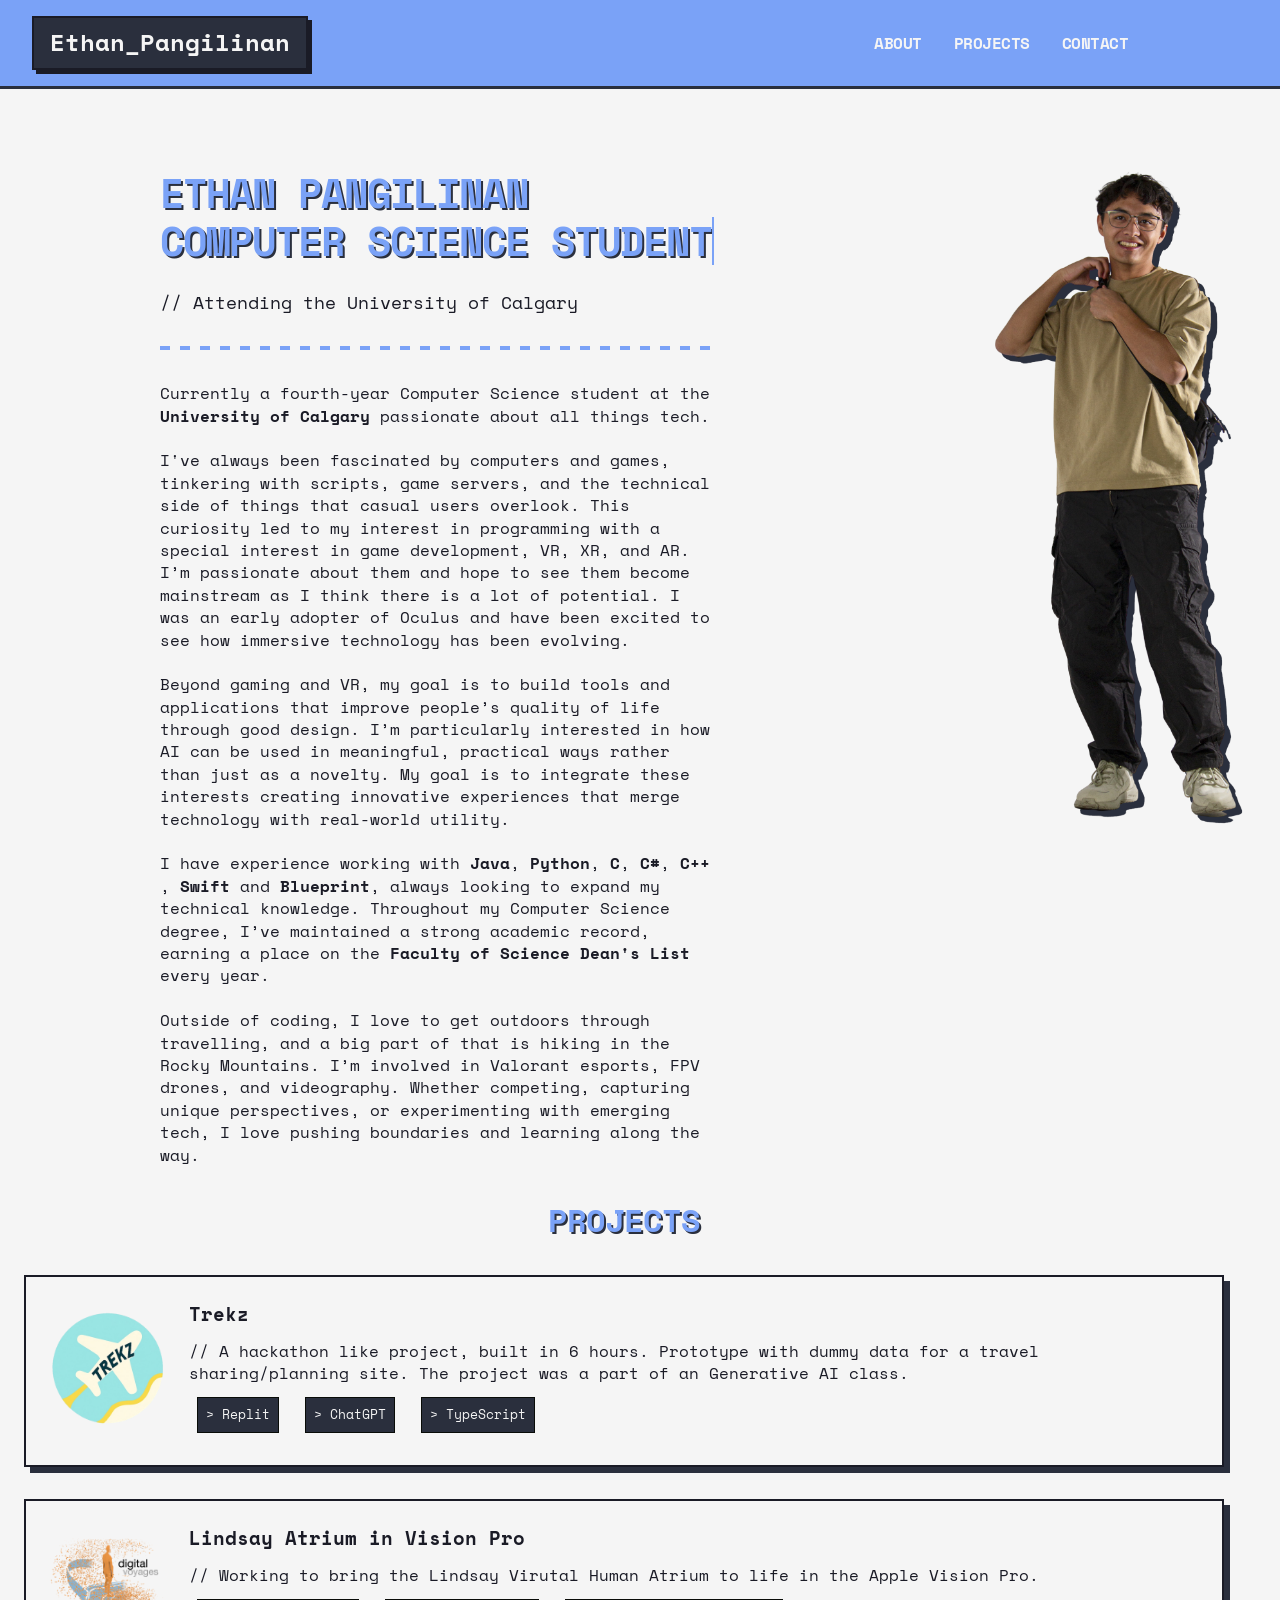
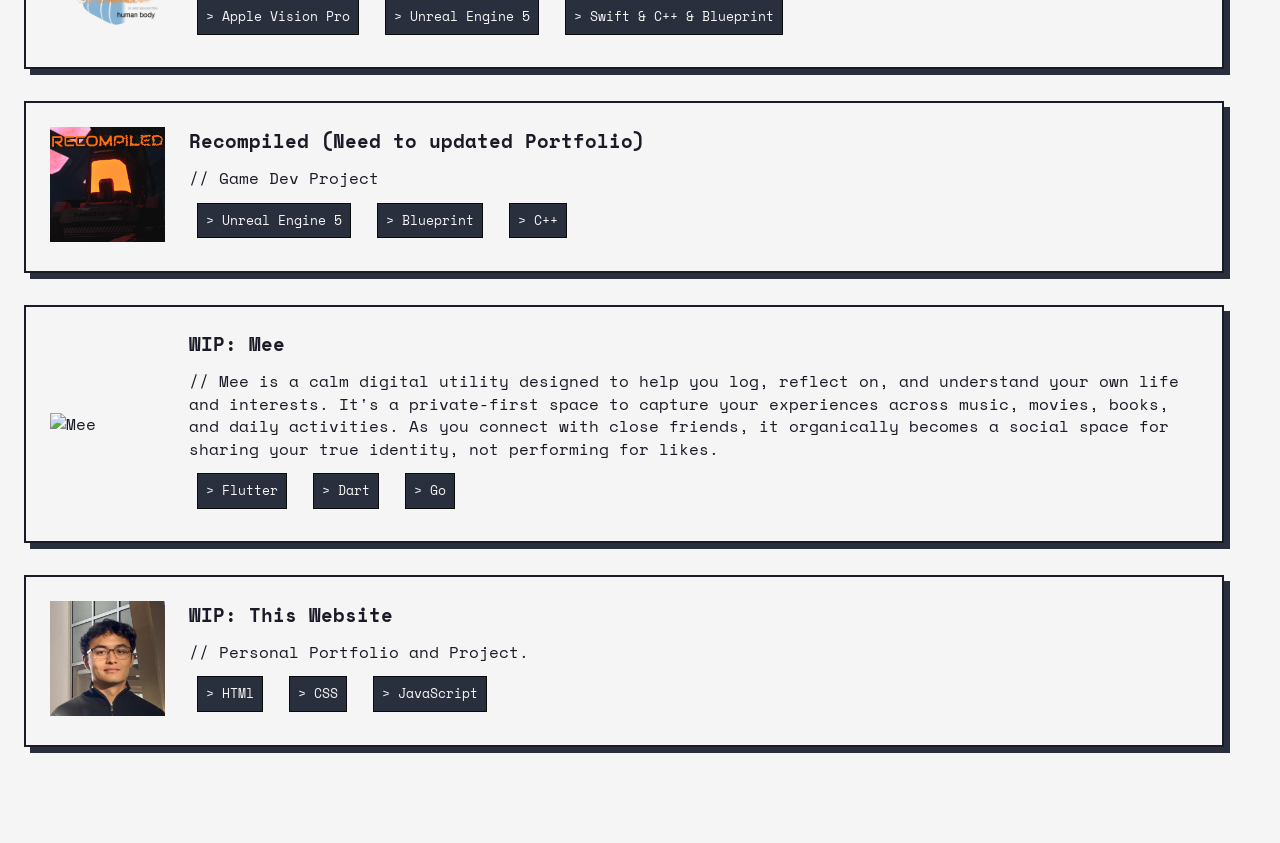
==== commit 2422c019: "Homepage update" ====
--- a/index.html
+++ b/index.html
@@ -730,8 +730,8 @@
             <p>
               I have experience working with
               <strong>Java</strong>, <strong>Python</strong>, <strong>C</strong>,
-              <strong>C#</strong>, <strong>Swift</strong>, and
-              <strong>Haskell</strong>, always looking to expand my technical
+              <strong>C#</strong>, <strong>C++</strong>, <strong>Swift</strong> and
+              <strong>Blueprint</strong>, always looking to expand my technical
               knowledge. Throughout my Computer Science degree, I’ve maintained
               a strong academic record, earning a place on the <strong>Faculty of Science Dean's List</strong> every year.
             </p>
@@ -806,7 +806,28 @@
           </div>
         </a>
 
-        <a href="mee.html" class="project-card scroll-reveal">
+        <a href="recompiled.html" class="project-card scroll-reveal">
+          <div class="project-image-container">
+            <img
+              src="assets\homepage\projecticons\recompiled.png"
+              alt="recompiled"
+              class="project-image"
+            />
+          </div>
+          <div class="project-content">
+            <h3>Recompiled (Need to updated Portfolio)</h3>
+            <p>
+              // Game Dev Project 
+            </p>
+            <div class="tech-tags">
+              <span>> Unreal Engine 5</span>
+              <span>> Blueprint</span>
+              <span>> C++</span>
+            </div>
+          </div>
+        </a>
+
+                <a href="mee.html" class="project-card scroll-reveal">
           <div class="project-image-container">
             <img
               src="assets/homepage/projecticons/mee.png"
@@ -827,31 +848,10 @@
           </div>
         </a>
 
-        <a href="recompiled.html" class="project-card scroll-reveal">
-          <div class="project-image-container">
-            <img
-              src=""
-              alt="recompiled"
-              class="project-image"
-            />
-          </div>
-          <div class="project-content">
-            <h3>WIP: Recompiled</h3>
-            <p>
-              // Game Dev Project 
-            </p>
-            <div class="tech-tags">
-              <span>> Unreal Engine 5</span>
-              <span>> Blueprint</span>
-              <span>> C++</span>
-            </div>
-          </div>
-        </a>
-
         <a href="website.html" class="project-card scroll-reveal">
           <div class="project-image-container">
             <img
-              src=""
+              src="assets\homepage\projecticons\pfp.jpg"
               alt="website"
               class="project-image"
             />
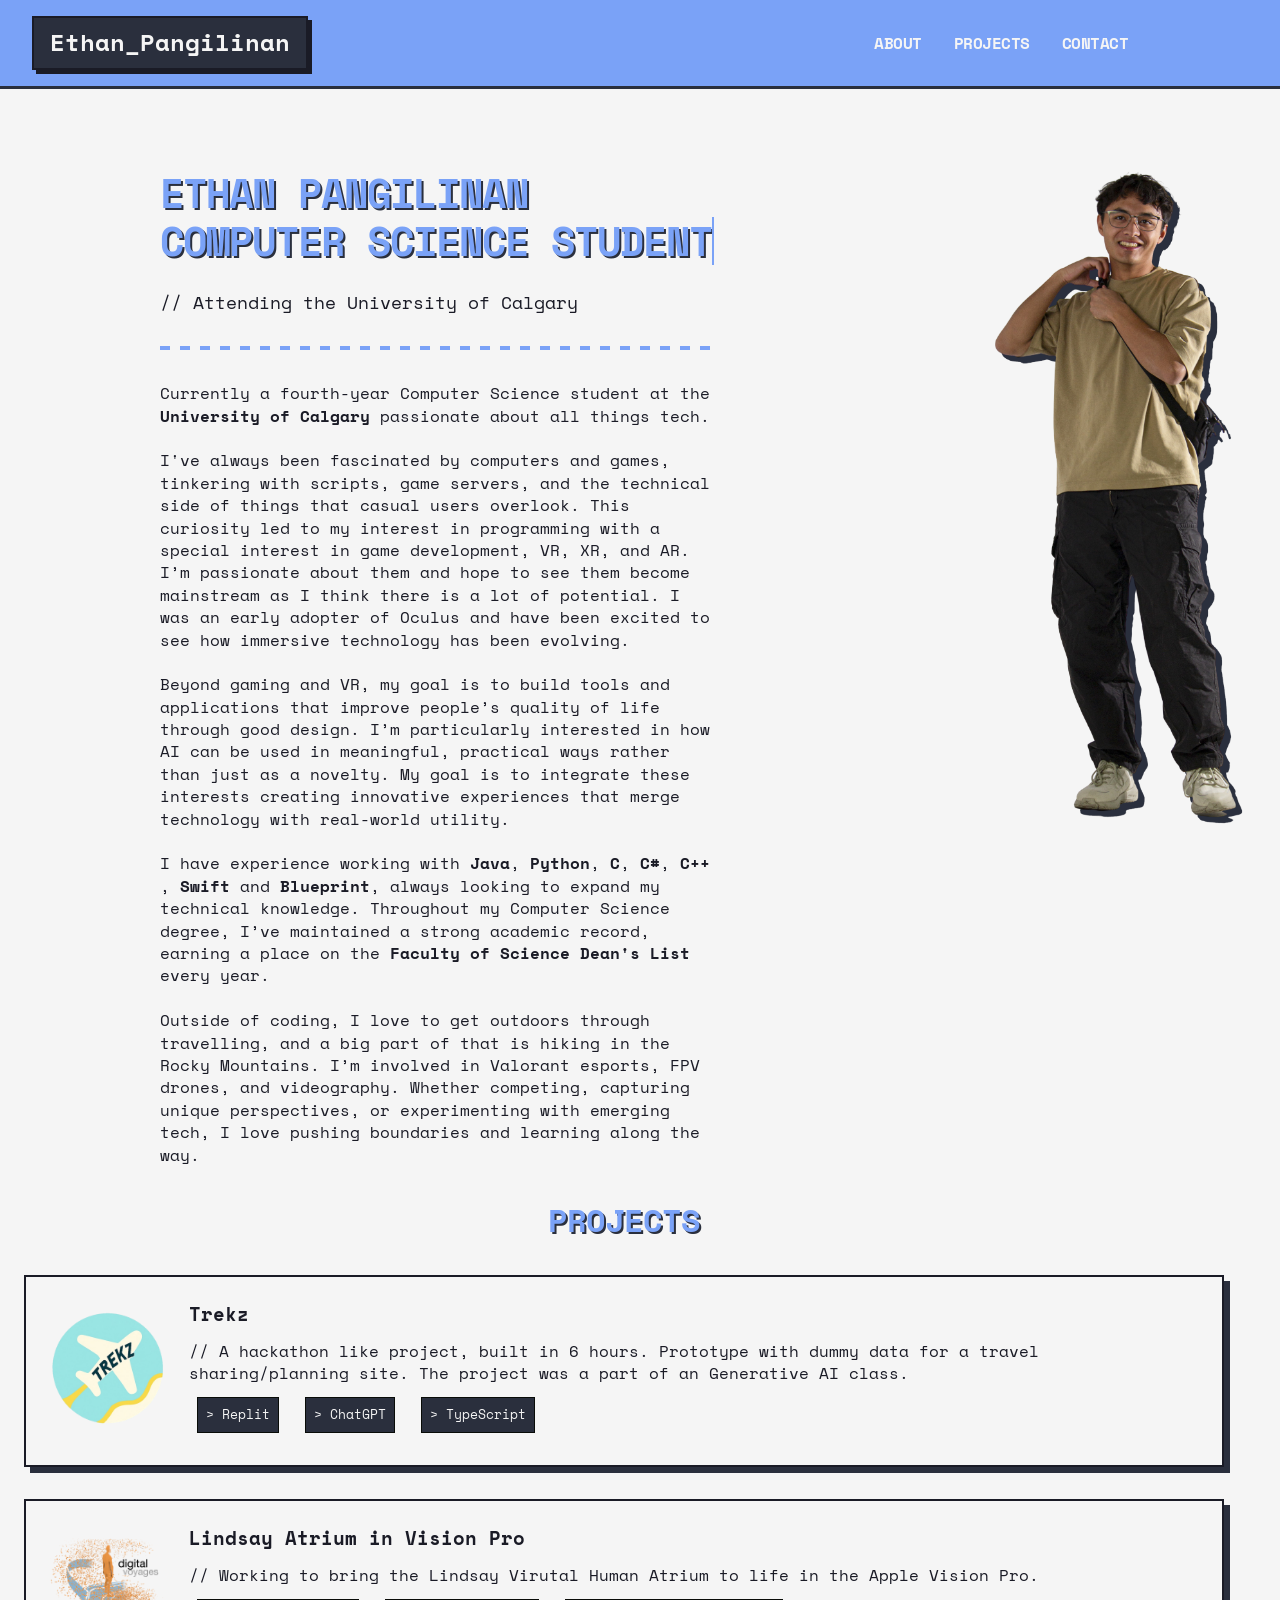
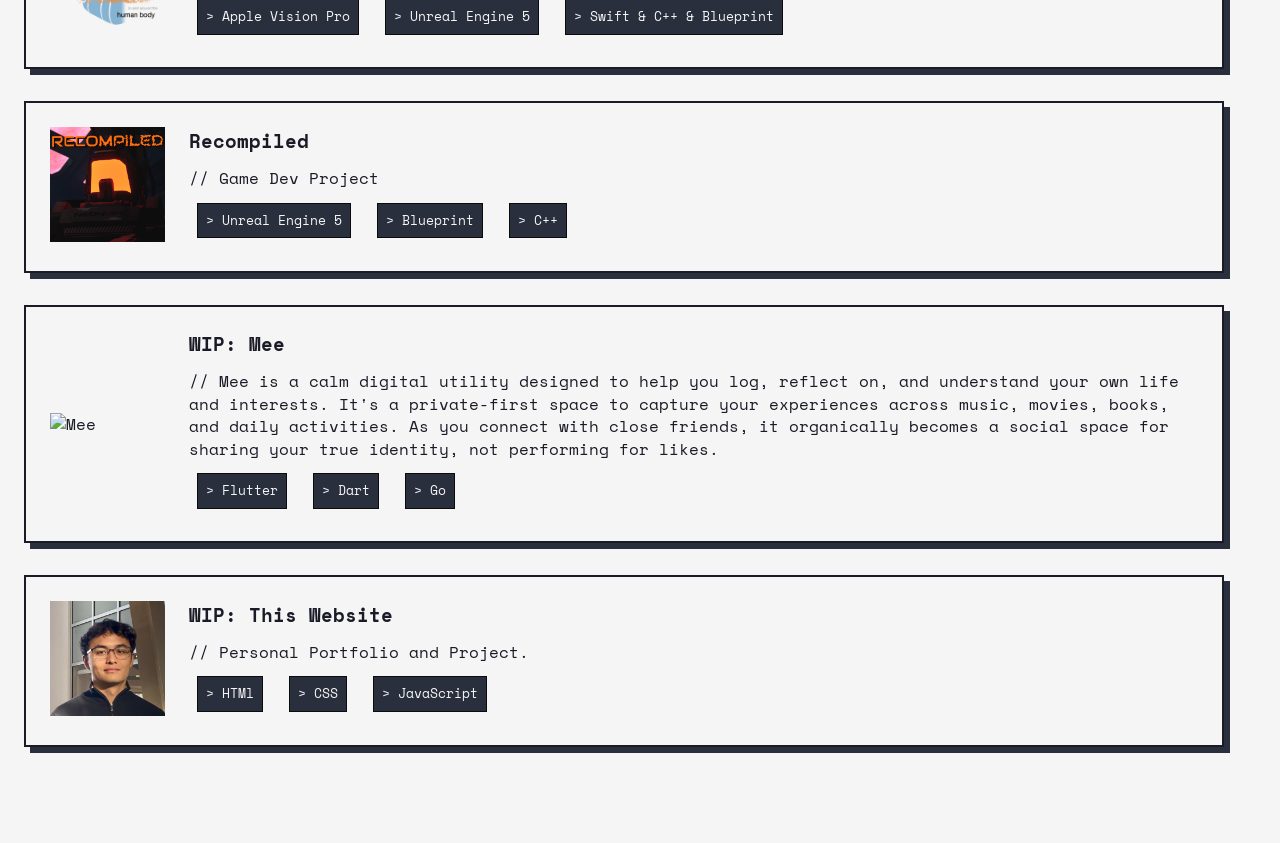
==== commit 218a7853: "Added Recompiled Project" ====
--- a/index.html
+++ b/index.html
@@ -815,7 +815,7 @@
             />
           </div>
           <div class="project-content">
-            <h3>Recompiled (Need to updated Portfolio)</h3>
+            <h3>Recompiled</h3>
             <p>
               // Game Dev Project 
             </p>
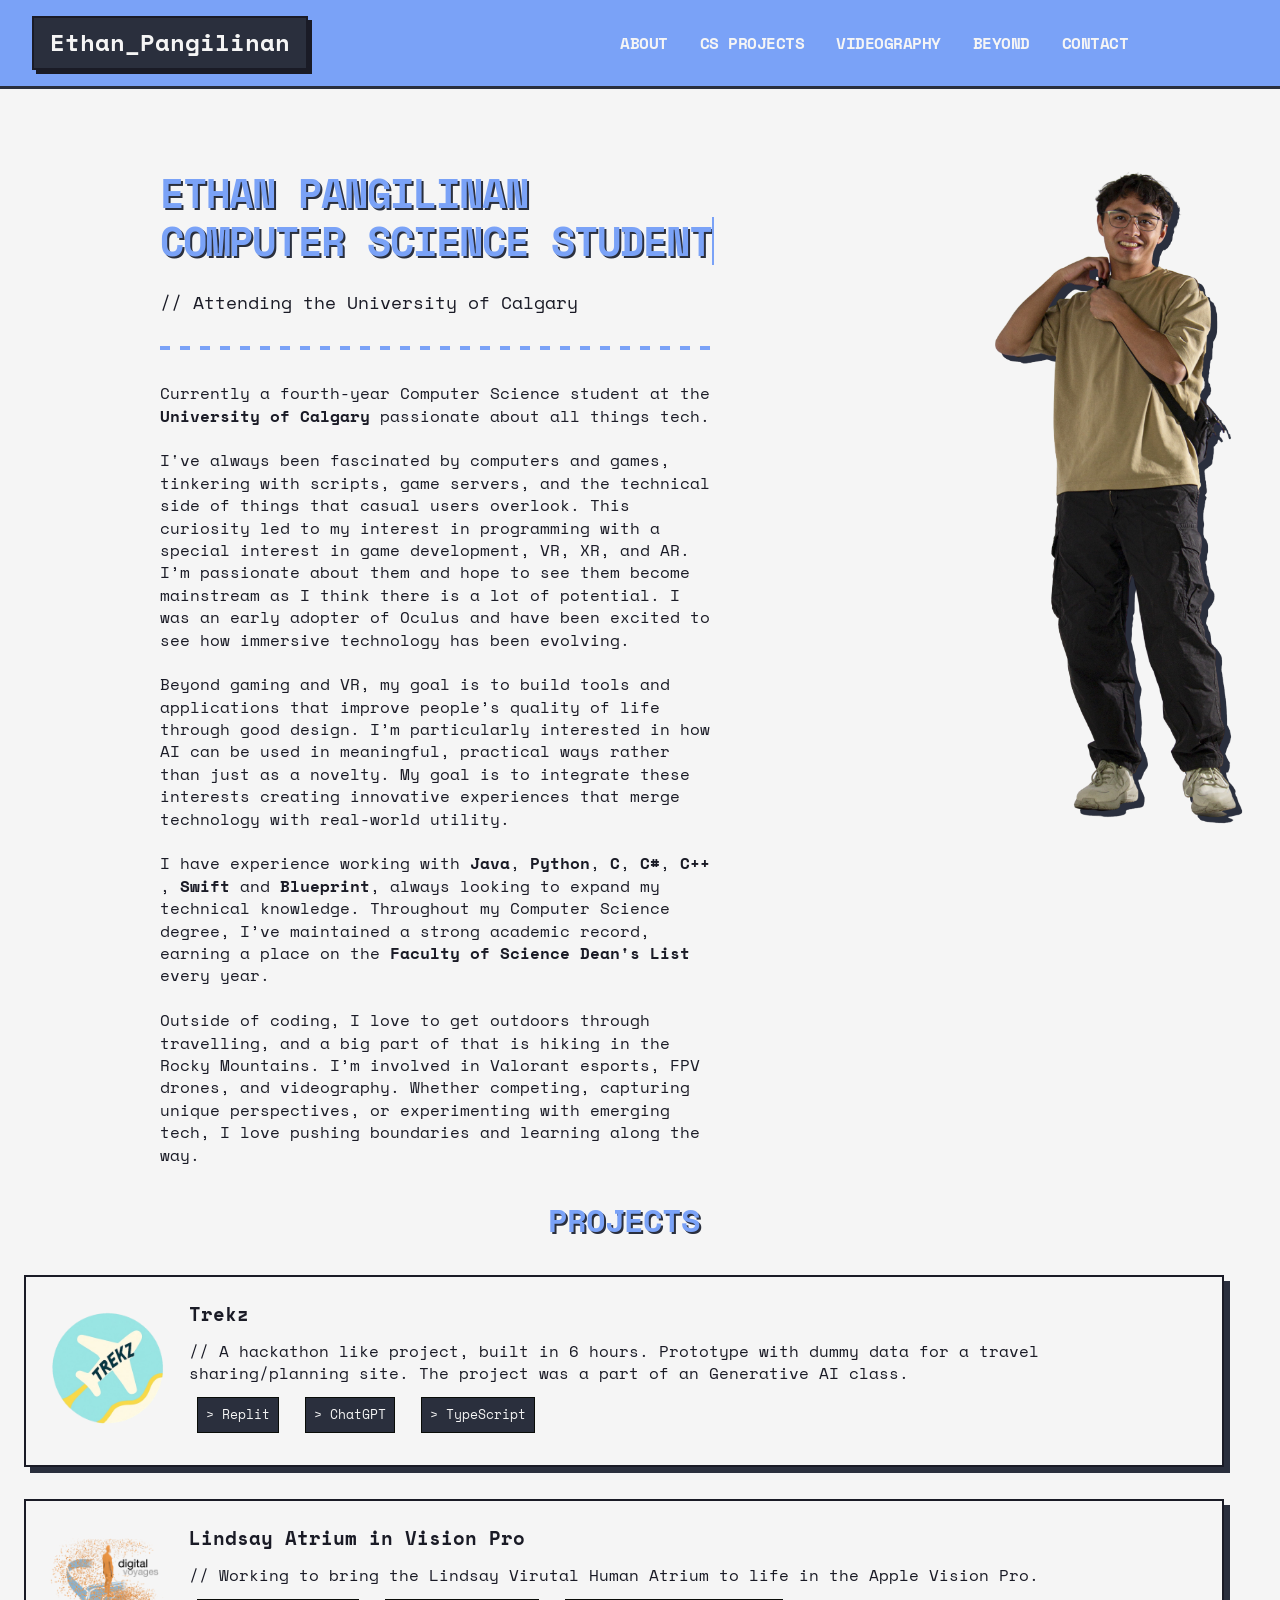
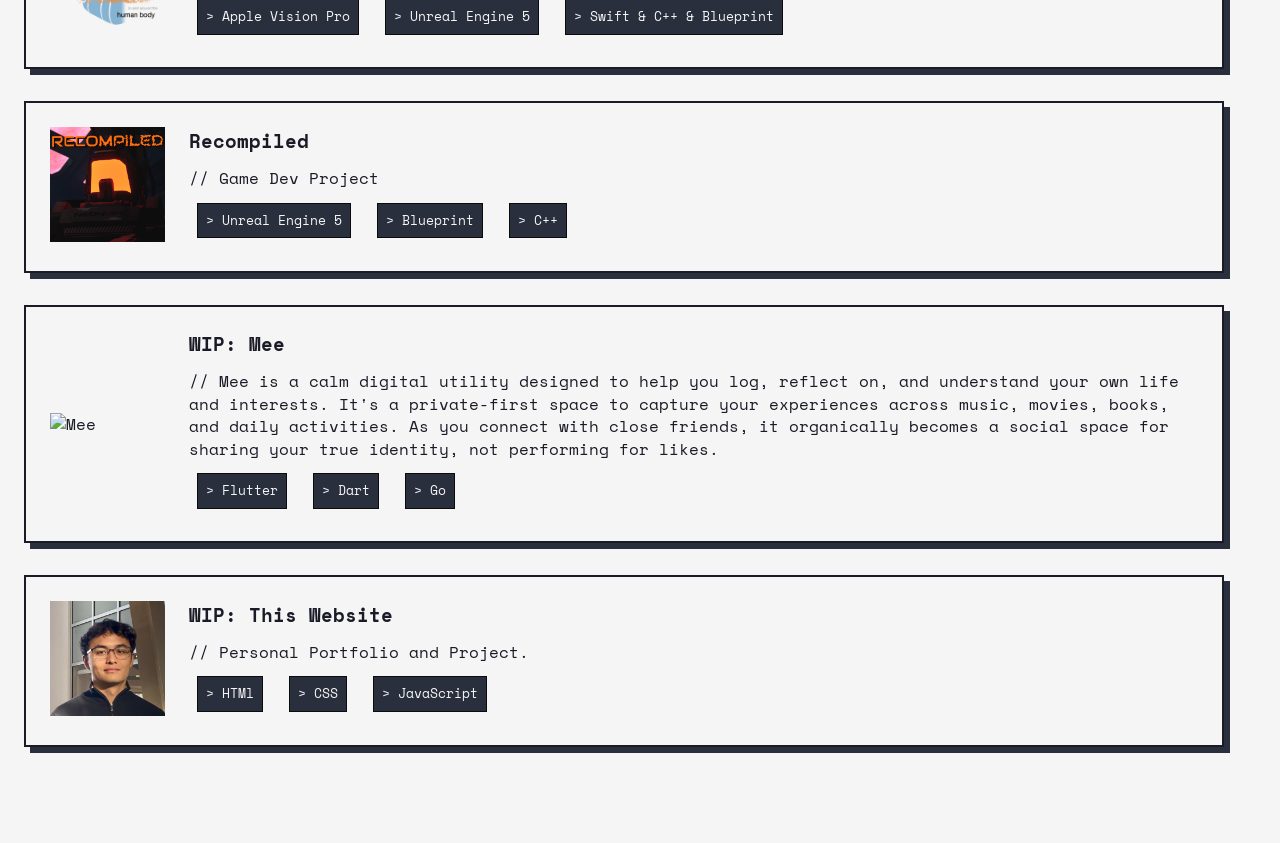
==== commit 3a8dc662: "Personal Edition Rework on nav bar, added videography and extra stuff about myself" ====
--- a/index.html
+++ b/index.html
@@ -13,6 +13,11 @@
       crossorigin="anonymous"
     ></script>
     <style>
+
+      html {
+          overflow-y: scroll;
+      }
+
       :root {
         --primary-blue: #7aa2f7;
         --secondary-blue: #2a2f3d;
@@ -40,6 +45,7 @@
         position: sticky;
         top: 0;
         z-index: 1000;
+        min-height: 74px; /* <--- ADD THIS LINE (Reserves space for the menu) */
       }
 
       nav {
@@ -653,39 +659,7 @@
     </style>
   </head>
   <body>
-    <div class="nav-container">
-      <nav>
-        <div class="logo">Ethan_Pangilinan</div>
-        <div class="nav-items">
-          <div class="nav-links">
-            <a href="#">About</a>
-            <a href="#projects">Projects</a>
-            <a href="contact.html">Contact</a>
-          </div>
-          <!-- Social Icons outside Navlinks for default view -->
-          <div class="social-icons">
-            <a
-              href="https://www.linkedin.com/in/ethan-pangilinan-aaaaa6251/"
-              target="_blank"
-              rel="noopener noreferrer"
-            >
-              <i class="fab fa-linkedin"></i>
-            </a>
-            <a
-              href="https://github.com/efanp14?tab=overview&from=2024-12-01&to=2024-12-31"
-              target="_blank"
-              rel="noopener noreferrer"
-            >
-              <i class="fab fa-github"></i>
-            </a>
-          </div>
-          <!-- End Social Icons -->
-        </div>
-        <button class="menu-toggle">
-          <i class="fas fa-bars"></i>
-        </button>
-      </nav>
-    </div>
+    <div class="nav-container" id="nav-placeholder"></div>
 
     <section class="hero">
       <div class="hero-content">
@@ -873,24 +847,6 @@
     </section>
 
     <script>
-      const menuToggle = document.querySelector(".menu-toggle");
-      const navItems = document.querySelector(".nav-items");
-
-      menuToggle.addEventListener("click", () => {
-        navItems.classList.toggle("active");
-      });
-
-      document.addEventListener("click", (e) => {
-        if (!navItems.contains(e.target) && !menuToggle.contains(e.target)) {
-          navItems.classList.remove("active");
-        }
-      });
-
-      document.querySelectorAll(".nav-links a").forEach((link) => {
-        link.addEventListener("click", () => {
-          navItems.classList.remove("active");
-        });
-      });
 
       const hoverZone = document.querySelector(".hover-zone");
 
@@ -917,6 +873,8 @@
         }, 1000);
       });
     </script>
+
+    <script src="script.js"></script>
 
     <script>
       const scrollReveal = document.querySelectorAll(".scroll-reveal");
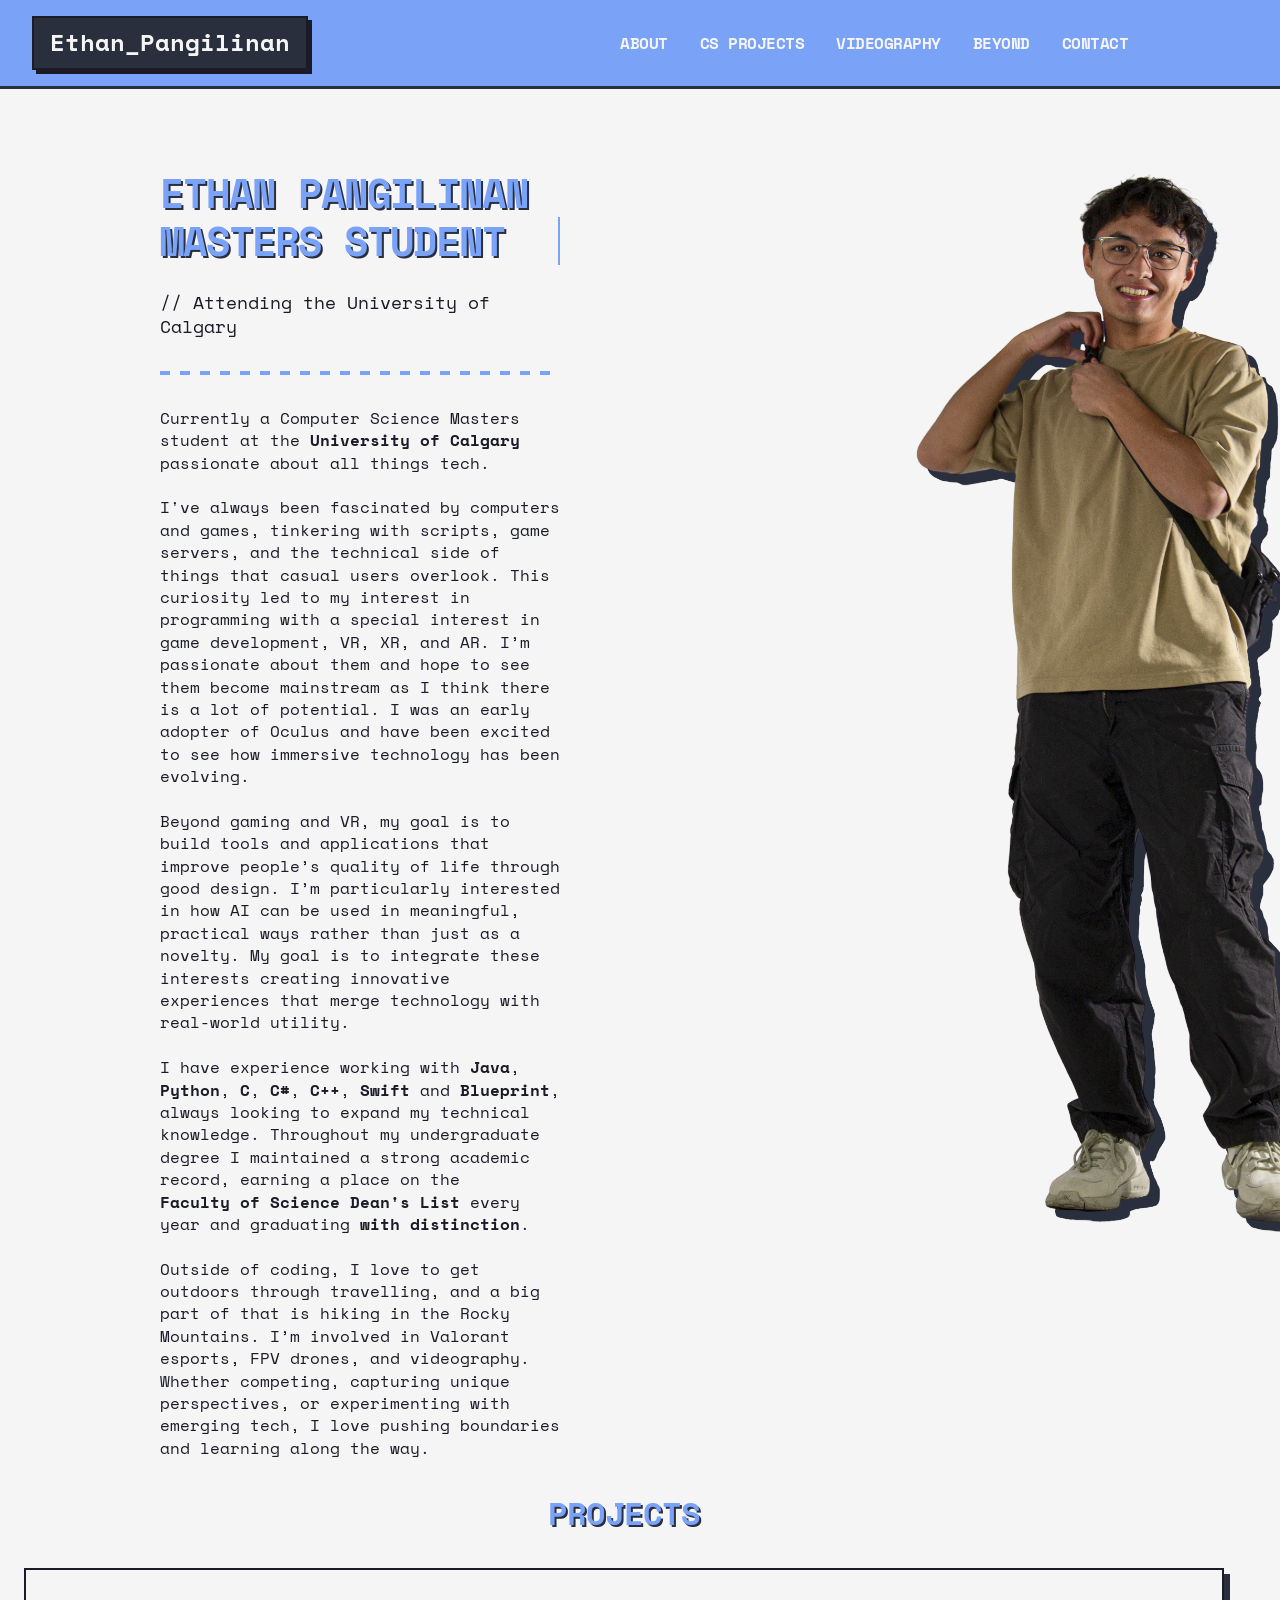
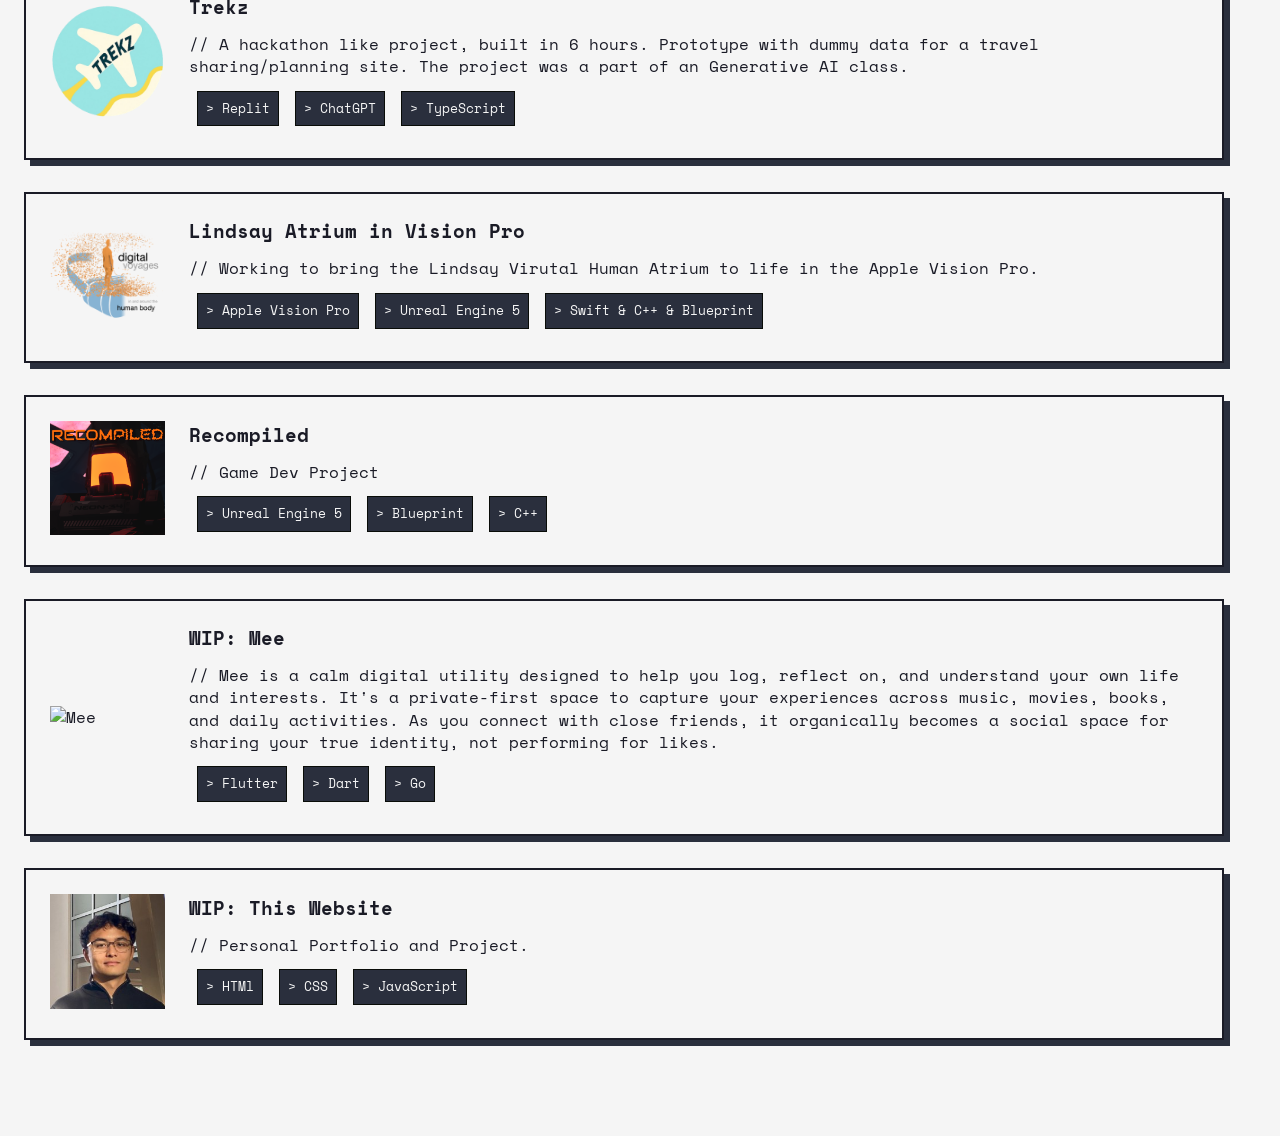
==== commit fd130a62: "Refactor + Update" ====
--- a/index.html
+++ b/index.html
@@ -12,651 +12,8 @@
       src="https://kit.fontawesome.com/5ce3789171.js"
       crossorigin="anonymous"
     ></script>
-    <style>
-
-      html {
-          overflow-y: scroll;
-      }
-
-      :root {
-        --primary-blue: #7aa2f7;
-        --secondary-blue: #2a2f3d;
-        --accent: #090c08;
-        --dark-gray: #1a1b26;
-        --light-gray: #f5f5f5;
-      }
-
-      * {
-        margin: 0;
-        padding: 0;
-        box-sizing: border-box;
-        font-family: "Space Mono", monospace;
-      }
-
-      body {
-        line-height: 1.4;
-        color: var(--dark-gray);
-        background: var(--light-gray);
-      }
-
-      .nav-container {
-        background: var(--primary-blue);
-        border-bottom: 3px solid var(--secondary-blue);
-        position: sticky;
-        top: 0;
-        z-index: 1000;
-        min-height: 74px; /* <--- ADD THIS LINE (Reserves space for the menu) */
-      }
-
-      nav {
-        max-width: 1650px;
-        margin: 0 auto;
-        padding: 1rem 2rem;
-        display: flex;
-        justify-content: space-between;
-        align-items: center;
-        position: relative;
-      }
-
-      .nav-items {
-        display: flex;
-        align-items: center;
-        gap: 4rem;
-      }
-
-      .nav-links {
-      display: flex;
-      gap: 2rem; /* matches Trekz spacing between About, Projects, Resume, Contact */
-      }
-
-
-      .menu-toggle {
-        display: none;
-        background: none;
-        border: none;
-        color: var(--light-gray);
-        font-size: 1.5rem;
-        cursor: pointer;
-        padding: 0.5rem;
-      }
-
-      @media (max-width: 768px) {
-        nav {
-          justify-content: space-between;
-          padding: 0.5rem 1rem;
-        }
-
-        .logo {
-          padding: 0.3rem 0.8rem;
-          font-size: 1.2rem;
-          box-shadow: 2px 2px 0 var(--dark-gray);
-        }
-
-        .menu-toggle {
-          margin-left: auto;
-        }
-
-        nav {
-          padding: 1rem;
-          gap: 1rem;
-        }
-
-        .nav-items {
-          display: none;
-          position: absolute;
-          top: 100%;
-          left: 0;
-          right: 0;
-          background: var(--primary-blue);
-          flex-direction: column;
-          gap: 1rem;
-          padding: 1.5rem 2rem;
-          align-items: center;
-        }
-
-        .nav-items.active {
-          display: flex;
-        }
-
-        .nav-links {
-          flex-direction: column;
-          gap: 1rem;
-        }
-
-        .menu-toggle {
-          display: block;
-          order: 2;
-        }
-
-        .social-icons {
-          display: flex;
-          justify-content: center;
-          margin-left: 0;
-          padding-top: 1rem;
-          border-top: 2px solid var(--secondary-blue);
-        }
-
-        .hero {
-          padding: 3rem 1.5rem 0;
-        }
-
-        /* Adjust Hero Content for Mobile */
-        .hero-content {
-          grid-template-columns: 1fr;
-          gap: 2rem;
-          padding: 0rem; /* Reduced left/right padding EVEN MORE */
-          margin: 0rem -1rem;
-          width: 100%;
-          overflow-wrap: break-word;
-        }
-
-        .hero-text {
-          text-align: left;
-        }
-
-        /* Hide hero image on mobile */
-        .hero-image {
-          display: none;
-        }
-
-        .hero-image img {
-          width: 100%;
-        }
-
-        .hero h1 {
-        font-size: clamp(1.8rem, 4vw, 3rem); /* Adjusts size between 1.8rem and 3rem */
-        line-height: 1.1;
-          margin-bottom: 0.5rem;
-          word-break: break-word;
-        }
-
-        .subtitle {
-            font-size: clamp(1rem, 2vw, 1.5rem); /* Adjusts size between 1rem and 1.5rem */
-            margin-bottom: 1rem;
-          word-break: break-word;
-        }
-
-        .about-me-hero {
-          font-size: 1rem;
-          margin: 1.5rem 0;
-          padding-left: 1rem;
-          margin: 2rem 0rem; /*Reduced left/right margin even more */
-          max-width: 100%;
-          padding-left: 0rem; /*REDUCED LEFT PADDING*/
-        }
-
-        .about-me-hero p {
-          font-size: 1rem;
-          margin-bottom: 0.8rem;
-          word-break: break-word;
-        }
-
-        .pixel-divider {
-          margin: 1rem 0;
-          height: 2px;
-        }
-
-        .project-grid {
-          padding: 0 1rem;
-        }
-      }
-
-      @media (max-width: 1024px) {
-        .hero {
-          padding: 4rem 3rem 0;
-        }
-
-        .hero-content {
-          gap: 5rem;
-        }
-      }
-
-      nav {
-        max-width: 1650px;
-        margin: 0 auto;
-        padding: 1rem 2rem;
-        display: flex;
-        justify-content: space-between;
-        align-items: center;
-        position: relative;
-      }
-
-      .logo {
-        font-weight: 700;
-        font-size: 1.5rem;
-        color: var(--light-gray);
-        padding: 0.5rem 1rem;
-        background: var(--secondary-blue);
-        border: 2px solid var(--dark-gray);
-        box-shadow: 4px 4px 0 var(--dark-gray);
-      }
-
-      .nav-links a {
-        font-weight: 600;
-        position: relative;
-        transition: all 0.2s ease;
-      }
-
-      .nav-links a:hover {
-        transform: translateY(-2px);
-        color: var(--accent);
-      }
-
-      .nav-links a::after {
-        content: "";
-        position: absolute;
-        width: 0;
-        height: 2px;
-        bottom: -5px;
-        left: 0;
-        background-color: var(--dark-gray);
-        transition: width 0.3s ease;
-      }
-
-      .nav-links a:hover::after {
-        width: 100%;
-      }
-
-      .nav-links a {
-        color: var(--light-gray);
-        text-decoration: none;
-        text-transform: uppercase;
-        letter-spacing: -0.5px;
-      }
-
-      .hero {
-        padding: 5rem 10rem 0;
-        border-bottom: 0px solid var(--secondary-blue);
-      }
-
-      .hero-content {
-        max-width: 1800px;
-        margin: 0 auto;
-        display: grid;
-        grid-template-columns: 1fr 1fr;
-        gap: 10rem;
-        align-items: left;
-      }
-
-      .hero-text {
-        position: relative;
-        z-index: 1;
-      }
-
-      .hero-image {
-        position: relative;
-        overflow: visible;
-        max-width: 400px;
-        margin-left: 10;
-      }
-
-      .hero-image img {
-        width: 200%;
-        height: auto;
-        display: block;
-        aspect-ratio: 3/4;
-        object-fit: contain;
-        transition: transform 0.3s ease;
-      }
-
-      .hero-image {
-        position: relative;
-        display: inline-block;
-      }
-
-      .hover-zone {
-        position: absolute;
-        width: 60%;
-        height: 80%;
-        left: 70%;
-        top: 1%;
-        z-index: 2;
-      }
-
-      .hero-image img {
-        pointer-events: none;
-      }
-
-      .hero h1 {
-        font-size: 2.5rem;
-        color: var(--primary-blue);
-        margin-bottom: 1rem;
-        text-transform: uppercase;
-        letter-spacing: -1px;
-        line-height: 1.2;
-        text-shadow: 2px 2px 0 var(--secondary-blue);
-        opacity: 0;
-        animation: fadeInUp 1s ease forwards;
-        animation-delay: 0.3s;
-      }
-
-      .subtitle {
-        font-size: 1.1rem;
-        color: var(--dark-gray);
-        margin-bottom: 1.5rem;
-        opacity: 0;
-        animation: fadeInUp 1s ease forwards;
-        animation-delay: 0.6s;
-      }
-
-      .typewriter {
-        display: inline-block;
-        overflow: hidden;
-        border-right: 2px solid var(--primary-blue);
-        white-space: nowrap;
-        animation: typewriter 2s steps(30, end) forwards,
-          blink-caret 0.75s step-end infinite;
-      }
-
-      .jump {
-        animation: jump 0.5s ease;
-      }
-
-      .projects {
-        padding: 0rem 2rem 6rem 0;
-        background: var(--light-gray);
-      }
-
-      .projects h2 {
-        font-size: 2rem;
-        color: var(--primary-blue);
-        text-transform: uppercase;
-        letter-spacing: -1px;
-        margin-bottom: 2rem;
-        text-align: center;
-        text-shadow: 2px 2px 0 var(--secondary-blue);
-        padding-top: 2rem;
-      }
-
-      .project-grid {
-        max-width: 1200px;
-        margin: 0 auto;
-        display: flex;
-        flex-direction: column;
-        align-items: center;
-        grid-template-columns: repeat(auto-fit, minmax(300px, 1fr));
-        gap: 2rem;
-      }
-
-      .project-card {
-        background: var(--light-gray);
-        border: 2px solid var(--dark-gray);
-        box-shadow: 6px 6px 0 var(--secondary-blue);
-        padding: 1.5rem;
-        transition: all 0.2s ease;
-        position: relative;
-        text-decoration: none;
-        color: inherit;
-        display: flex;
-        gap: 1.5rem;
-        align-items: center;
-        flex-direction: row;
-        width: 100%;
-        max-width: 1200px;
-      }
-
-      .project-content {
-        flex: 1;
-        display: flex;
-        flex-direction: column;
-        gap: 0.8rem;
-      }
-
-      .project-card:hover {
-        transform: translate(-2px, -2px);
-        box-shadow: 8px 8px 0 var(--primary-blue);
-      }
-
-      .project-image-container {
-        width: 10%;
-        max-width: 40%;
-        flex-shrink: 0;
-        height: auto;
-        max-height: 300px;
-        overflow: hidden;
-        position: relative;
-      }
-
-      .project-image {
-        width: 100%;
-        height: 100%;
-        object-fit: contain;
-        transition: transform 0.3s ease;
-      }
-
-      .project-card:hover .project-image {
-        transform: scale(1.05);
-      }
-
-      .project-card::after {
-        content: "View Project →";
-        position: absolute;
-        bottom: -20px;
-        right: 0;
-        opacity: 0;
-        transition: all 0.3s ease;
-        color: var(--primary-blue);
-        font-weight: bold;
-      }
-
-      .project-card:hover::after {
-        opacity: 1;
-        bottom: -30px;
-      }
-
-      .tech-tags span {
-        display: inline-block;
-        background: var(--secondary-blue);
-        color: var(--light-gray);
-        padding: 0.5rem 0.5rem;
-        margin: 0.5rem;
-        margin-top: auto;
-        border: 1px solid var(--accent);
-        font-size: 0.8rem;
-      }
-
-      @media (max-width: 768px) {
-        .project-card {
-          flex-direction: column;
-        }
-
-        .project-image-container {
-          width: 100%;
-          height: 250px;
-        }
-      }
-
-      @media (max-width: 768px) {
-  .projects {
-    text-align: center; /* Centers text inside the section */
-    padding: 4rem 1.5rem; /* Adjusts padding for better centering */
-  }
-
-  .project-grid {
-    display: flex; 
-    flex-direction: column;
-    align-items: center; /* Centers project cards */
-    justify-content: center;
-  }
-
-  .project-card {
-    max-width: 90%; /* Ensures the project cards don’t stretch too wide */
-    text-align: left; /* Keeps text alignment readable */
-  }
-}
-
-      .social-icons {
-        display: flex;
-        gap: 1.5rem;
-        margin-left: 2rem;
-      }
-
-      .social-icons a {
-        color: var(--light-gray);
-        font-size: 1.4rem;
-        transition: transform 0.2s ease;
-      }
-
-      .social-icons a:hover {
-        transform: translateY(-2px);
-      }
-
-      /*  Keep social icons inline with nav links on larger screens */
-      @media (min-width: 769px) {
-        .social-icons {
-          display: flex;
-        }
-      }
-
-      @media (max-width: 768px) {
-        .social-icons {
-          display: flex; /* Ensure icons are visible */
-          justify-content: center;
-          margin-left: 0;
-          padding-top: 1rem;
-          border-top: 2px solid var(--secondary-blue);
-        }
-      }
-
-      @keyframes fadeInUp {
-        from {
-          opacity: 0;
-          transform: translateY(20px);
-        }
-        to {
-          opacity: 1;
-          transform: translateY(0);
-        }
-      }
-
-      @keyframes typewriter {
-        from {
-          width: 0;
-        }
-        to {
-          width: 100%;
-        }
-      }
-
-      @keyframes blink-caret {
-        from,
-        to {
-          border-color: transparent;
-        }
-        50% {
-          border-color: var(--dark-gray);
-        }
-      }
-
-      @keyframes dash-line {
-        from {
-          background-position: 100% 0;
-        }
-        to {
-          background-position: 0 0;
-        }
-      }
-
-      @keyframes jump {
-        0%,
-        100% {
-          transform: translateY(0);
-        }
-        50% {
-          transform: translateY(-10px);
-        }
-      }
-
-      .about-me-hero strong {
-        transition: all 0.3s ease;
-        display: inline-block;
-        cursor: pointer;
-      }
-
-      .about-me-hero strong:hover {
-        color: var(--primary-blue);
-        transform: translateY(-2px);
-      }
-
-      .pixel-divider {
-        height: 4px;
-        background: repeating-linear-gradient(
-          90deg,
-          var(--primary-blue),
-          var(--primary-blue) 10px,
-          transparent 10px,
-          transparent 20px
-        );
-        margin: 2rem 0;
-        animation: dash-line 2s linear forwards;
-        background-size: 200% 100%;
-      }
-
-      @media (max-width: 768px) {
-        .hero-content {
-          grid-template-columns: 1fr;
-          gap: 2rem;
-          text-align: left;
-          padding: 0;
-          margin: 0 -1rem;
-        }
-
-        @media (max-width: 768px) {
-        .hero {
-            padding: 5rem 1.4rem 0;
-        }
-        }
-
-
-        .hero-image {
-          margin: 0 auto;
-          max-width: 300px;
-        }
-
-        .about-me-hero {
-          border-left-width: 2px;
-          font-size: 1.1rem;
-          line-height: 1.6;
-          color: var(--secondary-blue);
-          border-left: 0px solid var(--primary-blue);
-          margin-left: 0.5rem;
-          margin: 1.5rem 0;
-          padding-left: 1rem;
-          padding-right: 1rem;
-        }
-
-        .about-me-hero p {
-          margin-bottom: 1rem;
-        }
-
-        .pixel-divider {
-          background-size: auto 100%;
-          animation: none;
-          margin: 1.5rem 0;
-        }
-        /* HIDE IMAGE ON MOBILE */
-        #carousel-image {
-          display: none;
-        }
-        /*Responsive font sizing*/
-        .hero h1 {
-          font-size: 7vw; /*Responsive heading*/
-        }
-
-        .subtitle {
-          font-size: 4vw; /*Responsive subtitle*/
-        }
-
-        .about-me-hero {
-          font-size: 4vw; /*Responsive about me*/
-          margin-left: 1vw; /*Added left margim*/
-        }
-
-        .about-me-hero p {
-          font-size: 4vw; /*responsive para*/
-        }
-      }
-    </style>
+    <link rel="stylesheet" href="css/base.css" />
+    <link rel="stylesheet" href="css/home.css" />
   </head>
   <body>
     <div class="nav-container" id="nav-placeholder"></div>
@@ -665,8 +22,7 @@
       <div class="hero-content">
         <div class="hero-text">
           <h1>
-            Ethan Pangilinan<br /><span class="typewriter">Computer Science
-              Student</span>
+            Ethan Pangilinan<br /><span class="typewriter">Masters Student</span>
           </h1>
           <p class="subtitle">// Attending the University of Calgary</p>
 
@@ -674,7 +30,7 @@
 
           <div class="about-me-hero">
             <p>
-              Currently a fourth-year Computer Science student at the <strong> University
+              Currently a Computer Science Masters student at the <strong> University
               of Calgary</strong> passionate about all things tech. <br />
             </p>
 
@@ -706,8 +62,9 @@
               <strong>Java</strong>, <strong>Python</strong>, <strong>C</strong>,
               <strong>C#</strong>, <strong>C++</strong>, <strong>Swift</strong> and
               <strong>Blueprint</strong>, always looking to expand my technical
-              knowledge. Throughout my Computer Science degree, I’ve maintained
-              a strong academic record, earning a place on the <strong>Faculty of Science Dean's List</strong> every year.
+              knowledge. Throughout my undergraduate degree I maintained a
+              strong academic record, earning a place on the <strong>Faculty of Science Dean's List</strong> every year
+              and graduating <strong>with distinction</strong>.
             </p>
 
             <br />
@@ -724,10 +81,9 @@
         <div class="hero-image">
           <div class="hover-zone"></div>
           <img
-            src="assets\homepage\photogallery\FrontFacingNCBB.png"
+            src="assets/homepage/photogallery/FrontFacingNCBB.png"
             alt="Profile Picture"
             id="carousel-image"
-            class=""
           />
         </div>
       </div>
@@ -735,201 +91,71 @@
 
     <section id="projects" class="projects">
       <h2>Projects</h2>
-      <div class="project-grid">
-        <a href="trekz.html" class="project-card scroll-reveal">
-          <div class="project-image-container">
-            <img
-              src="assets/homepage/projecticons/trekzlogo.png"
-              alt="Trekz Logo"
-              class="project-image"
-            />
-          </div>
-          <div class="project-content">
-            <h3>Trekz</h3>
-            <p>
-              // A hackathon like project, built in 6 hours.
-              Prototype with dummy data for a travel sharing/planning site.
-              The project was a part of an Generative AI class.
-            </p>
-            <div class="tech-tags">
-              <span>> Replit</span>
-              <span>> ChatGPT</span>
-              <span>> TypeScript</span>
-            </div>
-          </div>
-        </a>
-
-        <a href="lindsay.html" class="project-card scroll-reveal">
-          <div class="project-image-container">
-            <img
-              src="assets/homepage/projecticons/lindsay.png"
-              alt="lindsay atrium"
-              class="project-image"
-            />
-          </div>
-          <div class="project-content">
-            <h3>Lindsay Atrium in Vision Pro</h3>
-            <p>
-              // Working to bring the Lindsay Virutal Human Atrium to life in the Apple Vision Pro.
-            </p>
-            <div class="tech-tags">
-              <span>> Apple Vision Pro</span>
-              <span>> Unreal Engine 5</span>
-              <span>> Swift & C++ & Blueprint</span>
-            </div>
-          </div>
-        </a>
-
-        <a href="recompiled.html" class="project-card scroll-reveal">
-          <div class="project-image-container">
-            <img
-              src="assets\homepage\projecticons\recompiled.png"
-              alt="recompiled"
-              class="project-image"
-            />
-          </div>
-          <div class="project-content">
-            <h3>Recompiled</h3>
-            <p>
-              // Game Dev Project 
-            </p>
-            <div class="tech-tags">
-              <span>> Unreal Engine 5</span>
-              <span>> Blueprint</span>
-              <span>> C++</span>
-            </div>
-          </div>
-        </a>
-
-                <a href="mee.html" class="project-card scroll-reveal">
-          <div class="project-image-container">
-            <img
-              src="assets/homepage/projecticons/mee.png"
-              alt="Mee"
-              class="project-image"
-            />
-          </div>
-          <div class="project-content">
-            <h3>WIP: Mee</h3>
-            <p>
-              // Mee is a calm digital utility designed to help you log, reflect on, and understand your own life and interests. It's a private-first space to capture your experiences across music, movies, books, and daily activities. As you connect with close friends, it organically becomes a social space for sharing your true identity, not performing for likes.
-            </p>
-            <div class="tech-tags">
-              <span>> Flutter</span>
-              <span>> Dart</span>
-              <span>> Go</span>
-            </div>
-          </div>
-        </a>
-
-        <a href="website.html" class="project-card scroll-reveal">
-          <div class="project-image-container">
-            <img
-              src="assets\homepage\projecticons\pfp.jpg"
-              alt="website"
-              class="project-image"
-            />
-          </div>
-          <div class="project-content">
-            <h3>WIP: This Website</h3>
-            <p>
-              // Personal Portfolio and Project.
-            </p>
-            <div class="tech-tags">
-              <span>> HTMl</span>
-              <span>> CSS</span>
-              <span>> JavaScript</span>
-            </div>
-          </div>
-        </a>
-
-      </div>
+      <!-- Cards are generated from the `projects` array below by js/home.js -->
+      <div class="project-grid"></div>
     </section>
 
+    <!-- ======================================================================
+         PAGE CONTENT
+         Add a project: append an entry here and create its page (copy
+         partials/project-template.html). Order here is the order on screen.
+         ====================================================================== -->
     <script>
+      const projects = [
+        {
+          href: "trekz.html",
+          title: "Trekz",
+          image: "assets/homepage/projecticons/trekzlogo.png",
+          imageAlt: "Trekz Logo",
+          blurb:
+            "A hackathon like project, built in 6 hours. Prototype with dummy data for a travel sharing/planning site. The project was a part of an Generative AI class.",
+          tags: ["Replit", "ChatGPT", "TypeScript"]
+        },
+        {
+          href: "lindsay.html",
+          title: "Lindsay Atrium in Vision Pro",
+          image: "assets/homepage/projecticons/lindsay.png",
+          imageAlt: "lindsay atrium",
+          blurb:
+            "Working to bring the Lindsay Virutal Human Atrium to life in the Apple Vision Pro.",
+          tags: ["Apple Vision Pro", "Unreal Engine 5", "Swift & C++ & Blueprint"]
+        },
+        {
+          href: "recompiled.html",
+          title: "Recompiled",
+          image: "assets/homepage/projecticons/recompiled.png",
+          imageAlt: "recompiled",
+          blurb: "Game Dev Project",
+          tags: ["Unreal Engine 5", "Blueprint", "C++"]
+        },
+        {
+          href: "mee.html",
+          title: "WIP: Mee",
+          image: "assets/homepage/projecticons/mee.png",
+          imageAlt: "Mee",
+          blurb:
+            "Mee is a calm digital utility designed to help you log, reflect on, and understand your own life and interests. It's a private-first space to capture your experiences across music, movies, books, and daily activities. As you connect with close friends, it organically becomes a social space for sharing your true identity, not performing for likes.",
+          tags: ["Flutter", "Dart", "Go"]
+        },
+        {
+          href: "website.html",
+          title: "WIP: This Website",
+          image: "assets/homepage/projecticons/pfp.jpg",
+          imageAlt: "website",
+          blurb: "Personal Portfolio and Project.",
+          tags: ["HTMl", "CSS", "JavaScript"]
+        }
+      ];
 
-      const hoverZone = document.querySelector(".hover-zone");
-
-      hoverZone.addEventListener("mouseenter", () => {
-        if (delayActive) return;
-
-        carouselImage.classList.add("jump");
-
-        const handleAnimationEnd = () => {
-          carouselImage.classList.remove("jump");
-        };
-
-        carouselImage.addEventListener("animationend", handleAnimationEnd, {
-          once: true,
-        });
-
-        setTimeout(() => {
-          updateImage();
-        }, 300);
-
-        delayActive = true;
-        setTimeout(() => {
-          delayActive = false;
-        }, 1000);
-      });
+      // Hero portrait rotates through these on hover.
+      const heroImages = [
+        "assets/homepage/photogallery/FrontFacingNCBB.png",
+        "assets/homepage/photogallery/GreenNCBB.png",
+        "assets/homepage/photogallery/PhoneNCBB.png"
+      ];
     </script>
 
-    <script src="script.js"></script>
-
-    <script>
-      const scrollReveal = document.querySelectorAll(".scroll-reveal");
-      const observer = new IntersectionObserver(
-        (entries) => {
-          entries.forEach((entry) => {
-            if (entry.isIntersecting) {
-              entry.target.classList.add("active");
-            }
-          });
-        },
-        { threshold: 0.1 }
-      );
-      scrollReveal.forEach((element) => observer.observe(element));
-
-      const images = ["assets/homepage/photogallery/FrontFacingNCBB.png", "assets/homepage/photogallery/GreenNCBB.png", "assets/homepage/photogallery/PhoneNCBB.png"];
-      const carouselImage = document.getElementById("carousel-image");
-      let currentIndex = 0;
-      let delayActive = false;
-
-      function updateImage() {
-        currentIndex = (currentIndex + 1) % images.length;
-        carouselImage.src = images[currentIndex];
-      }
-
-      function generateTerrain() {
-        const terrain = document.querySelector(".terrain");
-        for (let i = 0; i < 100; i++) {
-          const segment = document.createElement("div");
-          segment.style.height = `${Math.random() * 50}px`;
-          terrain.appendChild(segment);
-        }
-      }
-
-      carouselImage.addEventListener("mouseenter", () => {
-        if (delayActive) return;
-
-        carouselImage.classList.add("jump");
-
-        const handleAnimationEnd = () => {
-          carouselImage.classList.remove("jump");
-          carouselImage.removeEventListener("animationend", handleAnimationEnd);
-        };
-
-        carouselImage.addEventListener("animationend", handleAnimationEnd);
-
-        setTimeout(() => {
-          updateImage();
-        }, 300);
-
-        delayActive = true;
-        setTimeout(() => {
-          delayActive = false;
-        }, 1000);
-      });
-    </script>
+    <script src="js/nav.js"></script>
+    <script src="js/home.js"></script>
   </body>
 </html>
--- a/css/base.css
+++ b/css/base.css
@@ -0,0 +1,207 @@
+/* ==========================================================================
+   base.css — the shared shell for every page on the site.
+
+   Contains: design tokens, the global reset, the navigation bar and the
+   pixel divider. Every page loads this file FIRST, then its own page sheet,
+   so page sheets can freely override anything here.
+
+   Change a colour here and it changes everywhere.
+   ========================================================================== */
+
+/* Reserve the scrollbar gutter so short pages don't shift horizontally. */
+html {
+  overflow-y: scroll;
+}
+
+/* --------------------------------------------------------------------------
+   Design tokens
+   -------------------------------------------------------------------------- */
+:root {
+  --primary-blue: #7aa2f7;
+  --secondary-blue: #2a2f3d;
+  --accent: #090c08;
+  --dark-gray: #1a1b26;
+  --light-gray: #f5f5f5;
+
+  /* Shared layout width used by the nav and the project pages. */
+  --content-width: 1650px;
+}
+
+/* --------------------------------------------------------------------------
+   Reset
+   -------------------------------------------------------------------------- */
+* {
+  margin: 0;
+  padding: 0;
+  box-sizing: border-box;
+  font-family: "Space Mono", monospace;
+}
+
+body {
+  line-height: 1.4;
+  color: var(--dark-gray);
+  background: var(--light-gray);
+}
+
+/* --------------------------------------------------------------------------
+   Navigation bar
+   Markup lives in partials/nav.html and is injected by js/nav.js.
+   -------------------------------------------------------------------------- */
+.nav-container {
+  background: var(--primary-blue);
+  border-bottom: 3px solid var(--secondary-blue);
+  position: sticky;
+  top: 0;
+  z-index: 1000;
+  min-height: 74px; /* reserves space so the page doesn't jump while nav loads */
+}
+
+nav {
+  max-width: var(--content-width);
+  margin: 0 auto;
+  padding: 1rem 2rem;
+  display: flex;
+  justify-content: space-between;
+  align-items: center;
+  position: relative;
+}
+
+.logo {
+  font-weight: 700;
+  font-size: 1.5rem;
+  color: var(--light-gray);
+  padding: 0.5rem 1rem;
+  background: var(--secondary-blue);
+  border: 2px solid var(--dark-gray);
+  box-shadow: 4px 4px 0 var(--dark-gray);
+}
+
+.nav-items {
+  display: flex;
+  align-items: center;
+  gap: 4rem;
+}
+
+.nav-links {
+  display: flex;
+  gap: 2rem;
+}
+
+.nav-links a {
+  color: var(--light-gray);
+  text-decoration: none;
+  text-transform: uppercase;
+  letter-spacing: -0.5px;
+  font-weight: 600;
+  position: relative;
+  transition: all 0.2s ease;
+}
+
+.nav-links a:hover {
+  transform: translateY(-2px);
+  color: var(--accent);
+}
+
+/* Underline that wipes in on hover. */
+.nav-links a::after {
+  content: "";
+  position: absolute;
+  width: 0;
+  height: 2px;
+  bottom: -5px;
+  left: 0;
+  background-color: var(--dark-gray);
+  transition: width 0.3s ease;
+}
+
+.nav-links a:hover::after {
+  width: 100%;
+}
+
+.social-icons {
+  display: flex;
+  gap: 1.5rem;
+  margin-left: 2rem;
+}
+
+.social-icons a {
+  color: var(--light-gray);
+  font-size: 1.4rem;
+  transition: transform 0.2s ease;
+}
+
+.social-icons a:hover {
+  transform: translateY(-2px);
+}
+
+.menu-toggle {
+  display: none;
+  background: none;
+  border: none;
+  color: var(--light-gray);
+  font-size: 1.5rem;
+  cursor: pointer;
+  padding: 0.5rem;
+}
+
+/* Mobile nav: collapse the links into a dropdown behind the hamburger. */
+@media (max-width: 768px) {
+  .menu-toggle {
+    display: block;
+  }
+
+  .nav-items {
+    display: none;
+    position: absolute;
+    top: 100%;
+    left: 0;
+    right: 0;
+    background: var(--primary-blue);
+    flex-direction: column;
+    gap: 1rem;
+    padding: 1.5rem 2rem;
+    align-items: center;
+  }
+
+  .nav-items.active {
+    display: flex;
+  }
+
+  .nav-links {
+    flex-direction: column;
+    gap: 1rem;
+  }
+
+  .social-icons {
+    justify-content: center;
+    margin-left: 0;
+    padding-top: 1rem;
+    border-top: 2px solid var(--secondary-blue);
+  }
+}
+
+/* --------------------------------------------------------------------------
+   Pixel divider
+   Pages override `margin` / `animation` as needed.
+   -------------------------------------------------------------------------- */
+.pixel-divider {
+  height: 4px;
+  background: repeating-linear-gradient(
+    90deg,
+    var(--primary-blue),
+    var(--primary-blue) 10px,
+    transparent 10px,
+    transparent 20px
+  );
+  background-size: 200% 100%;
+  margin: 2rem 0;
+}
+
+@keyframes dash-line {
+  from {
+    background-position: 100% 0;
+  }
+  to {
+    background-position: 0 0;
+  }
+}
--- a/css/home.css
+++ b/css/home.css
@@ -0,0 +1,380 @@
+/* ==========================================================================
+   home.css — styles unique to index.html (hero + project list).
+   Loaded after base.css.
+   ========================================================================== */
+
+/* --------------------------------------------------------------------------
+   Hero
+   -------------------------------------------------------------------------- */
+.hero {
+  padding: 5rem 10rem 0;
+  border-bottom: 0px solid var(--secondary-blue);
+}
+
+.hero-content {
+  max-width: 1800px;
+  margin: 0 auto;
+  display: grid;
+  grid-template-columns: 1fr 1fr;
+  gap: 10rem;
+  align-items: left;
+}
+
+.hero-text {
+  position: relative;
+  z-index: 1;
+}
+
+.hero h1 {
+  font-size: 2.5rem;
+  color: var(--primary-blue);
+  margin-bottom: 1rem;
+  text-transform: uppercase;
+  letter-spacing: -1px;
+  line-height: 1.2;
+  text-shadow: 2px 2px 0 var(--secondary-blue);
+  opacity: 0;
+  animation: fadeInUp 1s ease forwards;
+  animation-delay: 0.3s;
+}
+
+.subtitle {
+  font-size: 1.1rem;
+  color: var(--dark-gray);
+  margin-bottom: 1.5rem;
+  opacity: 0;
+  animation: fadeInUp 1s ease forwards;
+  animation-delay: 0.6s;
+}
+
+.typewriter {
+  display: inline-block;
+  overflow: hidden;
+  border-right: 2px solid var(--primary-blue);
+  white-space: nowrap;
+  /* Step count should roughly match the character count of the headline
+     text in index.html, so the reveal lands on letter boundaries. */
+  animation: typewriter 2s steps(15, end) forwards,
+    blink-caret 0.75s step-end infinite;
+}
+
+.about-me-hero strong {
+  transition: all 0.3s ease;
+  display: inline-block;
+  cursor: pointer;
+}
+
+.about-me-hero strong:hover {
+  color: var(--primary-blue);
+  transform: translateY(-2px);
+}
+
+.pixel-divider {
+  animation: dash-line 2s linear forwards;
+}
+
+/* --- Portrait carousel ---------------------------------------------------- */
+.hero-image {
+  position: relative;
+  display: inline-block;
+  overflow: visible;
+  max-width: 400px;
+}
+
+.hero-image img {
+  width: 200%;
+  height: auto;
+  display: block;
+  aspect-ratio: 3/4;
+  object-fit: contain;
+  transition: transform 0.3s ease;
+  pointer-events: none; /* the invisible .hover-zone below catches the hover */
+}
+
+/* The portrait is drawn at 200% width and overflows its box, so hover is
+   detected by this transparent overlay rather than by the image itself. */
+.hover-zone {
+  position: absolute;
+  width: 60%;
+  height: 80%;
+  left: 70%;
+  top: 1%;
+  z-index: 2;
+}
+
+.jump {
+  animation: jump 0.5s ease;
+}
+
+/* --------------------------------------------------------------------------
+   Project list
+   Cards are generated by js/home.js from the `projects` array in index.html.
+   -------------------------------------------------------------------------- */
+.projects {
+  padding: 0rem 2rem 6rem 0;
+  background: var(--light-gray);
+}
+
+.projects h2 {
+  font-size: 2rem;
+  color: var(--primary-blue);
+  text-transform: uppercase;
+  letter-spacing: -1px;
+  margin-bottom: 2rem;
+  text-align: center;
+  text-shadow: 2px 2px 0 var(--secondary-blue);
+  padding-top: 2rem;
+}
+
+.project-grid {
+  max-width: 1200px;
+  margin: 0 auto;
+  display: flex;
+  flex-direction: column;
+  align-items: center;
+  gap: 2rem;
+}
+
+.project-card {
+  background: var(--light-gray);
+  border: 2px solid var(--dark-gray);
+  box-shadow: 6px 6px 0 var(--secondary-blue);
+  padding: 1.5rem;
+  transition: all 0.2s ease;
+  position: relative;
+  text-decoration: none;
+  color: inherit;
+  display: flex;
+  gap: 1.5rem;
+  align-items: center;
+  flex-direction: row;
+  width: 100%;
+  max-width: 1200px;
+}
+
+.project-card:hover {
+  transform: translate(-2px, -2px);
+  box-shadow: 8px 8px 0 var(--primary-blue);
+}
+
+.project-card::after {
+  content: "View Project →";
+  position: absolute;
+  bottom: -20px;
+  right: 0;
+  opacity: 0;
+  transition: all 0.3s ease;
+  color: var(--primary-blue);
+  font-weight: bold;
+}
+
+.project-card:hover::after {
+  opacity: 1;
+  bottom: -30px;
+}
+
+.project-image-container {
+  width: 10%;
+  max-width: 40%;
+  flex-shrink: 0;
+  height: auto;
+  max-height: 300px;
+  overflow: hidden;
+  position: relative;
+}
+
+.project-image {
+  width: 100%;
+  height: 100%;
+  object-fit: contain;
+  transition: transform 0.3s ease;
+}
+
+.project-card:hover .project-image {
+  transform: scale(1.05);
+}
+
+.project-content {
+  flex: 1;
+  display: flex;
+  flex-direction: column;
+  gap: 0.8rem;
+}
+
+.tech-tags span {
+  display: inline-block;
+  background: var(--secondary-blue);
+  color: var(--light-gray);
+  padding: 0.5rem 0.5rem;
+  margin: 0.5rem;
+  margin-top: auto;
+  border: 1px solid var(--accent);
+  font-size: 0.8rem;
+}
+
+/* --------------------------------------------------------------------------
+   Animations
+   -------------------------------------------------------------------------- */
+@keyframes fadeInUp {
+  from {
+    opacity: 0;
+    transform: translateY(20px);
+  }
+  to {
+    opacity: 1;
+    transform: translateY(0);
+  }
+}
+
+@keyframes typewriter {
+  from {
+    width: 0;
+  }
+  to {
+    width: 100%;
+  }
+}
+
+@keyframes blink-caret {
+  from,
+  to {
+    border-color: transparent;
+  }
+  50% {
+    border-color: var(--dark-gray);
+  }
+}
+
+@keyframes jump {
+  0%,
+  100% {
+    transform: translateY(0);
+  }
+  50% {
+    transform: translateY(-10px);
+  }
+}
+
+/* --------------------------------------------------------------------------
+   Responsive
+   -------------------------------------------------------------------------- */
+@media (max-width: 1024px) {
+  .hero {
+    padding: 4rem 3rem 0;
+  }
+
+  .hero-content {
+    gap: 5rem;
+  }
+}
+
+@media (max-width: 768px) {
+  /* Nav tweaks on top of base.css */
+  nav {
+    padding: 1rem;
+    gap: 1rem;
+  }
+
+  .logo {
+    padding: 0.3rem 0.8rem;
+    font-size: 1.2rem;
+    box-shadow: 2px 2px 0 var(--dark-gray);
+  }
+
+  .menu-toggle {
+    margin-left: auto;
+    order: 2;
+  }
+
+  /* Hero stacks; the portrait is dropped entirely on small screens. */
+  .hero {
+    padding: 5rem 1.4rem 0;
+  }
+
+  .hero-content {
+    grid-template-columns: 1fr;
+    gap: 2rem;
+    text-align: left;
+    padding: 0;
+    margin: 0 -1rem;
+    width: 100%;
+    overflow-wrap: break-word;
+  }
+
+  .hero-text {
+    text-align: left;
+  }
+
+  .hero-image {
+    display: none;
+    margin: 0 auto;
+    max-width: 300px;
+  }
+
+  .hero-image img {
+    width: 100%;
+  }
+
+  #carousel-image {
+    display: none;
+  }
+
+  .hero h1 {
+    font-size: 7vw;
+    line-height: 1.1;
+    margin-bottom: 0.5rem;
+    word-break: break-word;
+  }
+
+  .subtitle {
+    font-size: 4vw;
+    margin-bottom: 1rem;
+    word-break: break-word;
+  }
+
+  .about-me-hero {
+    font-size: 4vw;
+    line-height: 1.6;
+    color: var(--secondary-blue);
+    border-left: 0px solid var(--primary-blue);
+    margin: 1.5rem 0;
+    margin-left: 1vw;
+    padding-left: 1rem;
+    padding-right: 1rem;
+    max-width: 100%;
+  }
+
+  .about-me-hero p {
+    font-size: 4vw;
+    margin-bottom: 1rem;
+    word-break: break-word;
+  }
+
+  .pixel-divider {
+    height: 2px;
+    margin: 1.5rem 0;
+    background-size: auto 100%;
+    animation: none;
+  }
+
+  .projects {
+    text-align: center;
+    padding: 4rem 1.5rem;
+  }
+
+  .project-grid {
+    padding: 0 1rem;
+    justify-content: center;
+  }
+
+  .project-card {
+    flex-direction: column;
+    max-width: 90%;
+    text-align: left;
+  }
+
+  .project-image-container {
+    width: 100%;
+    height: 250px;
+  }
+}
